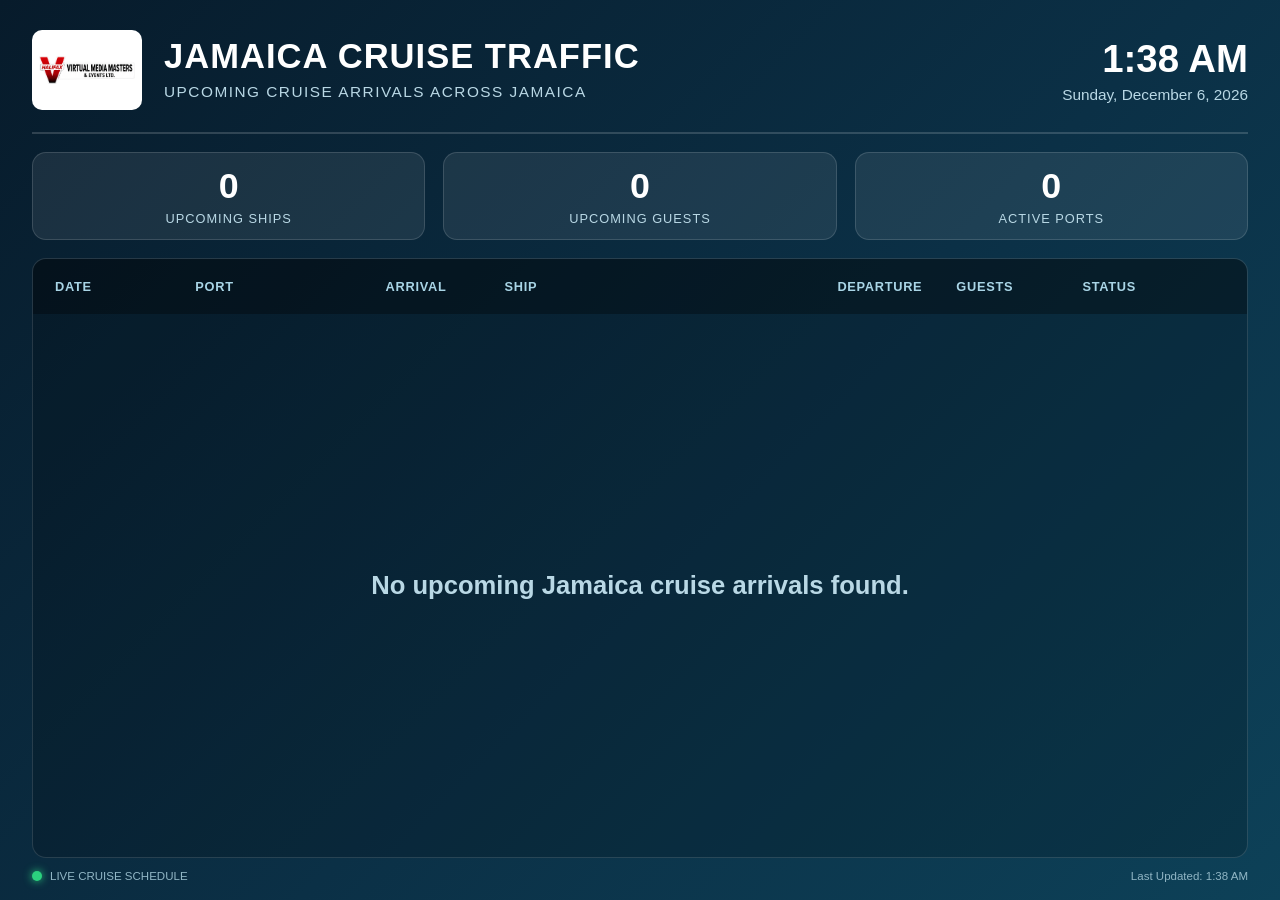
==== landscape.html @ 95ff34ba "Add landscape layout for Jamaica cruise dashboard" ====
<!DOCTYPE html>
<html lang="en">
<head>
<meta charset="UTF-8">
<meta name="viewport" content="width=device-width, initial-scale=1.0">

<title>Jamaica Cruise Traffic Dashboard - Landscape</title>

<style>
    * {
        box-sizing: border-box;
        margin: 0;
        padding: 0;
    }

    html, body {
        width: 100%;
        height: 100%;
        overflow: hidden;
        font-family: Arial, Helvetica, sans-serif;
        background:
            linear-gradient(
                135deg,
                #071b2b 0%,
                #0b3046 55%,
                #0d4158 100%
            );
        color: white;
    }

    body {
        display: flex;
        flex-direction: column;
        padding: 24px 32px 18px;
    }

    /* ==============================
       HEADER
    ============================== */

    .header {
        display: flex;
        align-items: center;
        justify-content: space-between;
        min-height: 110px;
        border-bottom: 2px solid rgba(255,255,255,0.16);
        padding-bottom: 16px;
    }

    .brand {
        display: flex;
        align-items: center;
        gap: 22px;
    }

    .logo {
        width: 110px;
        height: 80px;
        object-fit: contain;
        background: white;
        border-radius: 10px;
        padding: 7px;
    }

    .title-block h1 {
        font-size: clamp(28px, 2.7vw, 50px);
        font-weight: 800;
        letter-spacing: 1px;
        line-height: 1;
    }

    .title-block p {
        margin-top: 10px;
        color: #b9d8e5;
        font-size: clamp(14px, 1.2vw, 22px);
        letter-spacing: 1.5px;
        text-transform: uppercase;
    }

    .clock {
        text-align: right;
    }

    #time {
        font-size: clamp(30px, 3vw, 54px);
        font-weight: 800;
    }

    #date {
        margin-top: 5px;
        color: #b9d8e5;
        font-size: clamp(14px, 1.2vw, 21px);
    }

    /* ==============================
       SUMMARY CARDS
    ============================== */

    .summary {
        display: grid;
        grid-template-columns: repeat(3, 1fr);
        gap: 18px;
        padding: 18px 0;
    }

    .card {
        background: rgba(255,255,255,0.08);
        border: 1px solid rgba(255,255,255,0.14);
        border-radius: 14px;
        padding: 13px 20px;
        text-align: center;
    }

    .card .number {
        font-size: clamp(28px, 2.8vw, 48px);
        font-weight: 800;
        color: #ffffff;
    }

    .card .label {
        margin-top: 4px;
        color: #b9d8e5;
        font-size: clamp(12px, 1vw, 18px);
        text-transform: uppercase;
        letter-spacing: 1px;
    }

    /* ==============================
       TABLE
    ============================== */

    .board {
        flex: 1;
        min-height: 0;
        display: flex;
        flex-direction: column;
        background: rgba(0,0,0,0.17);
        border: 1px solid rgba(255,255,255,0.13);
        border-radius: 14px;
        overflow: hidden;
    }

    .table-header,
    .row {
        display: grid;
        grid-template-columns:
            0.9fr
            1.25fr
            0.75fr
            2.25fr
            0.75fr
            0.8fr
            1fr;
        align-items: center;
        column-gap: 12px;
    }

    .table-header {
        min-height: 55px;
        padding: 0 22px;
        background: rgba(0,0,0,0.32);
        color: #a9d5e6;
        font-size: clamp(12px, 1vw, 18px);
        font-weight: bold;
        text-transform: uppercase;
        letter-spacing: 0.7px;
    }

    #rows {
        flex: 1;
        min-height: 0;
        overflow: hidden;
    }

    .row {
        min-height: 62px;
        padding: 9px 22px;
        border-top: 1px solid rgba(255,255,255,0.09);
        font-size: clamp(14px, 1.2vw, 21px);
    }

    .row:nth-child(even) {
        background: rgba(255,255,255,0.035);
    }

    .ship {
        font-weight: 800;
        font-size: clamp(15px, 1.3vw, 23px);
    }

    .port {
        font-weight: 700;
        color: #9eddf1;
    }

    .guests {
        font-weight: 700;
    }

    .status {
        display: inline-block;
        width: fit-content;
        padding: 7px 13px;
        border-radius: 18px;
        font-size: clamp(11px, 0.9vw, 16px);
        font-weight: bold;
        text-transform: uppercase;
        white-space: nowrap;
    }

    .status-upcoming {
        background: #1976d2;
        color: white;
    }

    .status-today {
        background: #148b72;
        color: white;
    }

    .status-inport {
        background: #138a4a;
        color: white;
    }

    .empty {
        height: 100%;
        display: flex;
        align-items: center;
        justify-content: center;
        text-align: center;
        color: #b9d8e5;
        font-size: clamp(22px, 2vw, 36px);
        font-weight: bold;
    }

    /* ==============================
       FOOTER
    ============================== */

    .footer {
        display: flex;
        justify-content: space-between;
        align-items: center;
        padding-top: 12px;
        color: #91b6c5;
        font-size: clamp(11px, 0.9vw, 16px);
    }

    .live {
        display: flex;
        align-items: center;
        gap: 8px;
    }

    .dot {
        width: 10px;
        height: 10px;
        border-radius: 50%;
        background: #2bd17e;
        box-shadow: 0 0 8px #2bd17e;
    }

    @media (max-width: 1100px) {
        body {
            padding: 16px 20px 12px;
        }

        .logo {
            width: 85px;
            height: 65px;
        }

        .row {
            min-height: 52px;
        }
    }
</style>
</head>

<body>

<header class="header">

    <div class="brand">
        <img src="logo.png"
             class="logo"
             alt="Virtual Media Masters">

        <div class="title-block">
            <h1>JAMAICA CRUISE TRAFFIC</h1>
            <p>Upcoming Cruise Arrivals Across Jamaica</p>
        </div>
    </div>

    <div class="clock">
        <div id="time">--:--</div>
        <div id="date">Loading...</div>
    </div>

</header>


<section class="summary">

    <div class="card">
        <div class="number"
             id="shipCount">0</div>
        <div class="label">
            Upcoming Ships
        </div>
    </div>

    <div class="card">
        <div class="number"
             id="guestCount">0</div>
        <div class="label">
            Upcoming Guests
        </div>
    </div>

    <div class="card">
        <div class="number"
             id="portCount">0</div>
        <div class="label">
            Active Ports
        </div>
    </div>

</section>


<main class="board">

    <div class="table-header">
        <div>Date</div>
        <div>Port</div>
        <div>Arrival</div>
        <div>Ship</div>
        <div>Departure</div>
        <div>Guests</div>
        <div>Status</div>
    </div>

    <div id="rows">
        <div class="empty">
            Loading Jamaica cruise schedule...
        </div>
    </div>

</main>


<footer class="footer">

    <div class="live">
        <span class="dot"></span>
        <span>LIVE CRUISE SCHEDULE</span>
    </div>

    <div>
        Last Updated:
        <span id="lastUpdated">--</span>
    </div>

</footer>


<script>

/* ============================================================
   DATA
============================================================ */

const DATA_URL = "cruise-data.json";

const REFRESH_INTERVAL = 15 * 60 * 1000;


/* ============================================================
   SHIP CAPACITY
   Approximate passenger capacities used for dashboard totals.
============================================================ */

const SHIP_CAPACITY = {

    "Margaritaville At Sea Islander": 2680,
    "Carnival Horizon": 3960,

    "Carnival Celebration": 5374,
    "Carnival Sunrise": 2984,
    "Carnival Vista": 3934,
    "Carnival Magic": 3690,
    "Carnival Dream": 3646,
    "Carnival Breeze": 3690,

    "Harmony of the Seas": 5479,
    "Oasis of the Seas": 5592,
    "Symphony of the Seas": 5518,
    "Wonder of the Seas": 5734,
    "Icon of the Seas": 5610,
    "Adventure of the Seas": 3114,
    "Freedom of the Seas": 3634,
    "Independence of the Seas": 3634,
    "Liberty of the Seas": 3634,
    "Explorer of the Seas": 3114,
    "Grandeur of the Seas": 1992,

    "MSC Seascape": 4540,
    "MSC Seaside": 4134,
    "MSC Divina": 3502,
    "MSC Meraviglia": 4488,

    "Norwegian Escape": 4266,
    "Norwegian Encore": 3998,
    "Norwegian Joy": 3804,
    "Norwegian Breakaway": 3963,
    "Norwegian Getaway": 3963,

    "Disney Treasure": 4000,
    "Disney Fantasy": 4000,
    "Disney Dream": 4000
};


/* ============================================================
   JAMAICA TIME
============================================================ */

function getJamaicaNow() {

    const now = new Date();

    return new Date(
        now.toLocaleString(
            "en-US",
            {
                timeZone:
                    "America/Jamaica"
            }
        )
    );
}


function getJamaicaDateString() {

    const now = getJamaicaNow();

    const year =
        now.getFullYear();

    const month =
        String(
            now.getMonth() + 1
        ).padStart(2, "0");

    const day =
        String(
            now.getDate()
        ).padStart(2, "0");

    return `${year}-${month}-${day}`;
}


/* ============================================================
   CLOCK
============================================================ */

function updateClock() {

    const now = new Date();

    document.getElementById("time")
        .textContent =
        now.toLocaleTimeString(
            "en-US",
            {
                timeZone:
                    "America/Jamaica",
                hour: "numeric",
                minute: "2-digit",
                hour12: true
            }
        );

    document.getElementById("date")
        .textContent =
        now.toLocaleDateString(
            "en-US",
            {
                timeZone:
                    "America/Jamaica",
                weekday: "long",
                month: "long",
                day: "numeric",
                year: "numeric"
            }
        );
}


/* ============================================================
   FORMATTING
============================================================ */

function formatDate(dateString) {

    if (!dateString) {
        return "—";
    }

    const parts =
        dateString.split("-");

    if (parts.length !== 3) {
        return dateString;
    }

    const date =
        new Date(
            Number(parts[0]),
            Number(parts[1]) - 1,
            Number(parts[2])
        );

    return date.toLocaleDateString(
        "en-US",
        {
            month: "short",
            day: "numeric"
        }
    );
}


function formatNumber(value) {

    return Number(value || 0)
        .toLocaleString("en-US");
}


function getCapacity(shipName) {

    if (!shipName) {
        return 0;
    }

    if (SHIP_CAPACITY[shipName]) {
        return SHIP_CAPACITY[shipName];
    }

    const lower =
        shipName.toLowerCase();

    for (
        const [name, capacity]
        of Object.entries(SHIP_CAPACITY)
    ) {

        if (
            lower.includes(
                name.toLowerCase()
            ) ||
            name.toLowerCase()
                .includes(lower)
        ) {
            return capacity;
        }
    }

    return 0;
}


/* ============================================================
   STATUS
============================================================ */

function timeToMinutes(time) {

    if (
        !time ||
        time === "--:--"
    ) {
        return null;
    }

    const match =
        String(time).match(
            /(\d{1,2}):(\d{2})/
        );

    if (!match) {
        return null;
    }

    return (
        Number(match[1]) * 60 +
        Number(match[2])
    );
}


function getStatus(arrival) {

    const today =
        getJamaicaDateString();

    if (arrival.date > today) {

        return {
            text: "Upcoming",
            className:
                "status-upcoming"
        };
    }

    if (arrival.date < today) {

        return {
            text: "Completed",
            className:
                "status-upcoming"
        };
    }

    const now =
        getJamaicaNow();

    const currentMinutes =
        now.getHours() * 60 +
        now.getMinutes();

    const arrivalMinutes =
        timeToMinutes(
            arrival.arrivalTime
        );

    const departureMinutes =
        timeToMinutes(
            arrival.departureTime
        );

    if (
        arrivalMinutes !== null &&
        departureMinutes !== null &&
        currentMinutes >= arrivalMinutes &&
        currentMinutes <= departureMinutes
    ) {

        return {
            text: "In Port",
            className:
                "status-inport"
        };
    }

    return {
        text: "Today",
        className:
            "status-today"
    };
}


/* ============================================================
   BUILD FLAT ARRIVAL LIST
============================================================ */

function flattenData(data) {

    const arrivals = [];

    if (!Array.isArray(data)) {
        return arrivals;
    }

    data.forEach(port => {

        if (
            port.recordType !== "port"
        ) {
            return;
        }

        if (
            !Array.isArray(
                port.upcomingArrivals
            )
        ) {
            return;
        }

        port.upcomingArrivals.forEach(
            arrival => {

                arrivals.push({
                    ...arrival,
                    portName:
                        port.name
                });
            }
        );
    });

    return arrivals;
}


/* ============================================================
   RENDER
============================================================ */

function render(data) {

    const today =
        getJamaicaDateString();

    let arrivals =
        flattenData(data);

    /*
       Only today and future cruise calls.
    */

    arrivals =
        arrivals.filter(
            arrival =>
                arrival.date &&
                arrival.date >= today
        );

    arrivals.sort(
        (a, b) => {

            if (
                a.date !== b.date
            ) {
                return a.date.localeCompare(
                    b.date
                );
            }

            return String(
                a.arrivalTime
            ).localeCompare(
                String(
                    b.arrivalTime
                )
            );
        }
    );


    /* SUMMARY */

    const shipCount =
        arrivals.length;

    const activePorts =
        new Set(
            arrivals.map(
                arrival =>
                    arrival.portName
            )
        ).size;

    const guestCount =
        arrivals.reduce(
            (total, arrival) =>
                total +
                getCapacity(
                    arrival.shipName
                ),
            0
        );

    document.getElementById(
        "shipCount"
    ).textContent =
        formatNumber(shipCount);

    document.getElementById(
        "guestCount"
    ).textContent =
        formatNumber(guestCount);

    document.getElementById(
        "portCount"
    ).textContent =
        formatNumber(activePorts);


    /* ROWS */

    const rows =
        document.getElementById(
            "rows"
        );

    if (
        arrivals.length === 0
    ) {

        rows.innerHTML =
            `<div class="empty">
                No upcoming Jamaica cruise arrivals found.
             </div>`;

        return;
    }


    /*
       Landscape display:
       show up to 10 upcoming calls.
    */

    const displayArrivals =
        arrivals.slice(0, 10);


    rows.innerHTML =
        displayArrivals
            .map(arrival => {

                const capacity =
                    getCapacity(
                        arrival.shipName
                    );

                const status =
                    getStatus(arrival);

                return `
                    <div class="row">

                        <div>
                            ${formatDate(
                                arrival.date
                            )}
                        </div>

                        <div class="port">
                            ${arrival.portName}
                        </div>

                        <div>
                            ${arrival.arrivalTime || "—"}
                        </div>

                        <div class="ship">
                            ${arrival.shipName}
                        </div>

                        <div>
                            ${arrival.departureTime || "—"}
                        </div>

                        <div class="guests">
                            ${
                                capacity
                                ? formatNumber(
                                    capacity
                                  )
                                : "—"
                            }
                        </div>

                        <div>
                            <span class="
                                status
                                ${status.className}
                            ">
                                ${status.text}
                            </span>
                        </div>

                    </div>
                `;
            })
            .join("");
}


/* ============================================================
   LOAD DATA
============================================================ */

async function loadCruiseData() {

    try {

        const response =
            await fetch(
                `${DATA_URL}?t=${Date.now()}`,
                {
                    cache:
                        "no-store"
                }
            );

        if (!response.ok) {

            throw new Error(
                `HTTP ${response.status}`
            );
        }

        const data =
            await response.json();

        render(data);

        document.getElementById(
            "lastUpdated"
        ).textContent =
            new Date()
                .toLocaleTimeString(
                    "en-US",
                    {
                        timeZone:
                            "America/Jamaica",
                        hour:
                            "numeric",
                        minute:
                            "2-digit",
                        hour12:
                            true
                    }
                );

    }
    catch (error) {

        console.error(
            "Cruise data error:",
            error
        );

        document.getElementById(
            "rows"
        ).innerHTML =
            `<div class="empty">
                Cruise schedule temporarily unavailable.
             </div>`;
    }
}


/* ============================================================
   START
============================================================ */

updateClock();

setInterval(
    updateClock,
    30000
);

loadCruiseData();

setInterval(
    loadCruiseData,
    REFRESH_INTERVAL
);

</script>

</body>
</html>
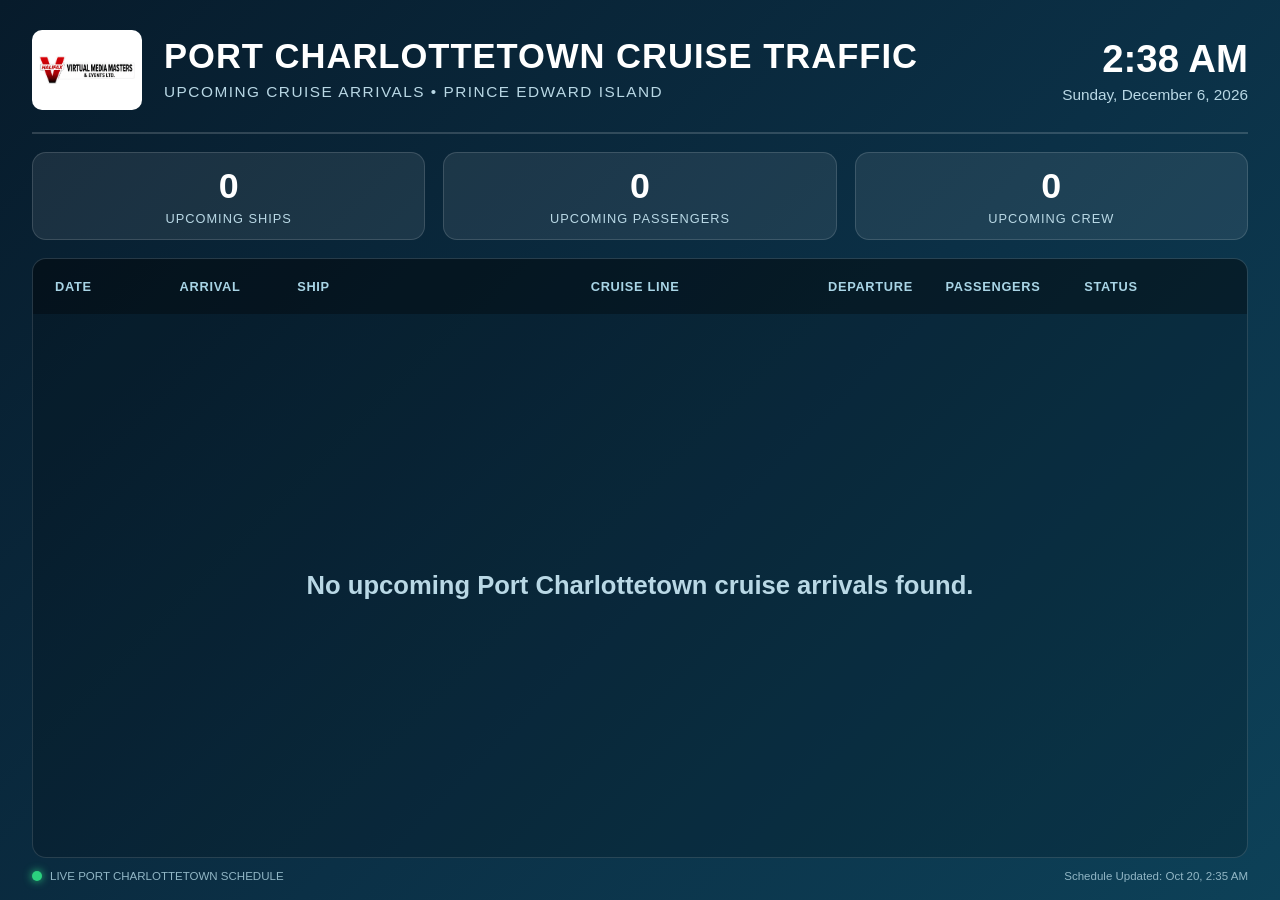
==== commit 3fbf9685: "Update title and content for Port Charlottetown" ====
--- a/landscape.html
+++ b/landscape.html
@@ -4,7 +4,7 @@
 <meta charset="UTF-8">
 <meta name="viewport" content="width=device-width, initial-scale=1.0">
 
-<title>Jamaica Cruise Traffic Dashboard - Landscape</title>
+<title>Port Charlottetown Cruise Schedule - Landscape</title>
 
 <style>
     * {
@@ -93,7 +93,7 @@
     }
 
     /* ==============================
-       SUMMARY CARDS
+       SUMMARY
     ============================== */
 
     .summary {
@@ -143,14 +143,16 @@
     .table-header,
     .row {
         display: grid;
+
         grid-template-columns:
+            0.8fr
+            0.75fr
+            2fr
+            1.6fr
+            0.75fr
             0.9fr
-            1.25fr
-            0.75fr
-            2.25fr
-            0.75fr
-            0.8fr
             1fr;
+
         align-items: center;
         column-gap: 12px;
     }
@@ -188,12 +190,12 @@
         font-size: clamp(15px, 1.3vw, 23px);
     }
 
-    .port {
+    .line {
         font-weight: 700;
         color: #9eddf1;
     }
 
-    .guests {
+    .passengers {
         font-weight: 700;
     }
 
@@ -208,18 +210,23 @@
         white-space: nowrap;
     }
 
-    .status-upcoming {
+    .status-ontime {
+        background: #138a4a;
+        color: white;
+    }
+
+    .status-change {
+        background: #d47b13;
+        color: white;
+    }
+
+    .status-inport {
         background: #1976d2;
         color: white;
     }
 
-    .status-today {
-        background: #148b72;
-        color: white;
-    }
-
-    .status-inport {
-        background: #138a4a;
+    .status-other {
+        background: #586977;
         color: white;
     }
 
@@ -262,6 +269,7 @@
     }
 
     @media (max-width: 1100px) {
+
         body {
             padding: 16px 20px 12px;
         }
@@ -283,19 +291,35 @@
 <header class="header">
 
     <div class="brand">
-        <img src="logo.png"
-             class="logo"
-             alt="Virtual Media Masters">
+
+        <img
+            src="logo.png"
+            class="logo"
+            alt="Virtual Media Masters"
+        >
 
         <div class="title-block">
-            <h1>JAMAICA CRUISE TRAFFIC</h1>
-            <p>Upcoming Cruise Arrivals Across Jamaica</p>
+
+            <h1>PORT CHARLOTTETOWN CRUISE TRAFFIC</h1>
+
+            <p>
+                Upcoming Cruise Arrivals • Prince Edward Island
+            </p>
+
         </div>
+
     </div>
 
     <div class="clock">
-        <div id="time">--:--</div>
-        <div id="date">Loading...</div>
+
+        <div id="time">
+            --:--
+        </div>
+
+        <div id="date">
+            Loading...
+        </div>
+
     </div>
 
 </header>
@@ -304,27 +328,50 @@
 <section class="summary">
 
     <div class="card">
-        <div class="number"
-             id="shipCount">0</div>
+
+        <div
+            class="number"
+            id="shipCount"
+        >
+            0
+        </div>
+
         <div class="label">
             Upcoming Ships
         </div>
+
     </div>
 
+
     <div class="card">
-        <div class="number"
-             id="guestCount">0</div>
+
+        <div
+            class="number"
+            id="passengerCount"
+        >
+            0
+        </div>
+
         <div class="label">
-            Upcoming Guests
+            Upcoming Passengers
         </div>
+
     </div>
 
+
     <div class="card">
-        <div class="number"
-             id="portCount">0</div>
+
+        <div
+            class="number"
+            id="crewCount"
+        >
+            0
+        </div>
+
         <div class="label">
-            Active Ports
+            Upcoming Crew
         </div>
+
     </div>
 
 </section>
@@ -333,19 +380,30 @@
 <main class="board">
 
     <div class="table-header">
+
         <div>Date</div>
-        <div>Port</div>
+
         <div>Arrival</div>
+
         <div>Ship</div>
+
+        <div>Cruise Line</div>
+
         <div>Departure</div>
-        <div>Guests</div>
+
+        <div>Passengers</div>
+
         <div>Status</div>
+
     </div>
 
+
     <div id="rows">
+
         <div class="empty">
-            Loading Jamaica cruise schedule...
+            Loading Port Charlottetown cruise schedule...
         </div>
+
     </div>
 
 </main>
@@ -354,13 +412,23 @@
 <footer class="footer">
 
     <div class="live">
+
         <span class="dot"></span>
-        <span>LIVE CRUISE SCHEDULE</span>
+
+        <span>
+            LIVE PORT CHARLOTTETOWN SCHEDULE
+        </span>
+
     </div>
 
     <div>
-        Last Updated:
-        <span id="lastUpdated">--</span>
+
+        Schedule Updated:
+
+        <span id="lastUpdated">
+            --
+        </span>
+
     </div>
 
 </footer>
@@ -369,98 +437,58 @@
 <script>
 
 /* ============================================================
-   DATA
+   SETTINGS
 ============================================================ */
 
-const DATA_URL = "cruise-data.json";
-
-const REFRESH_INTERVAL = 15 * 60 * 1000;
+const DATA_URL =
+    "cruise-data.json";
+
+const REFRESH_INTERVAL =
+    15 * 60 * 1000;
+
+const TIME_ZONE =
+    "America/Halifax";
 
 
 /* ============================================================
-   SHIP CAPACITY
-   Approximate passenger capacities used for dashboard totals.
+   CHARLOTTETOWN DATE
 ============================================================ */
 
-const SHIP_CAPACITY = {
-
-    "Margaritaville At Sea Islander": 2680,
-    "Carnival Horizon": 3960,
-
-    "Carnival Celebration": 5374,
-    "Carnival Sunrise": 2984,
-    "Carnival Vista": 3934,
-    "Carnival Magic": 3690,
-    "Carnival Dream": 3646,
-    "Carnival Breeze": 3690,
-
-    "Harmony of the Seas": 5479,
-    "Oasis of the Seas": 5592,
-    "Symphony of the Seas": 5518,
-    "Wonder of the Seas": 5734,
-    "Icon of the Seas": 5610,
-    "Adventure of the Seas": 3114,
-    "Freedom of the Seas": 3634,
-    "Independence of the Seas": 3634,
-    "Liberty of the Seas": 3634,
-    "Explorer of the Seas": 3114,
-    "Grandeur of the Seas": 1992,
-
-    "MSC Seascape": 4540,
-    "MSC Seaside": 4134,
-    "MSC Divina": 3502,
-    "MSC Meraviglia": 4488,
-
-    "Norwegian Escape": 4266,
-    "Norwegian Encore": 3998,
-    "Norwegian Joy": 3804,
-    "Norwegian Breakaway": 3963,
-    "Norwegian Getaway": 3963,
-
-    "Disney Treasure": 4000,
-    "Disney Fantasy": 4000,
-    "Disney Dream": 4000
-};
-
-
-/* ============================================================
-   JAMAICA TIME
-============================================================ */
-
-function getJamaicaNow() {
-
-    const now = new Date();
-
-    return new Date(
-        now.toLocaleString(
-            "en-US",
+function getCharlottetownDateString() {
+
+    const parts =
+        new Intl.DateTimeFormat(
+            "en-CA",
             {
-                timeZone:
-                    "America/Jamaica"
+                timeZone: TIME_ZONE,
+                year: "numeric",
+                month: "2-digit",
+                day: "2-digit"
             }
-        )
+        ).formatToParts(
+            new Date()
+        );
+
+    const values = {};
+
+    parts.forEach(part => {
+
+        if (
+            part.type !== "literal"
+        ) {
+            values[part.type] =
+                part.value;
+        }
+
+    });
+
+    return (
+        values.year +
+        "-" +
+        values.month +
+        "-" +
+        values.day
     );
-}
-
-
-function getJamaicaDateString() {
-
-    const now = getJamaicaNow();
-
-    const year =
-        now.getFullYear();
-
-    const month =
-        String(
-            now.getMonth() + 1
-        ).padStart(2, "0");
-
-    const day =
-        String(
-            now.getDate()
-        ).padStart(2, "0");
-
-    return `${year}-${month}-${day}`;
 }
 
 
@@ -470,28 +498,29 @@
 
 function updateClock() {
 
-    const now = new Date();
-
-    document.getElementById("time")
-        .textContent =
+    const now =
+        new Date();
+
+    document.getElementById(
+        "time"
+    ).textContent =
         now.toLocaleTimeString(
             "en-US",
             {
-                timeZone:
-                    "America/Jamaica",
+                timeZone: TIME_ZONE,
                 hour: "numeric",
                 minute: "2-digit",
                 hour12: true
             }
         );
 
-    document.getElementById("date")
-        .textContent =
+    document.getElementById(
+        "date"
+    ).textContent =
         now.toLocaleDateString(
             "en-US",
             {
-                timeZone:
-                    "America/Jamaica",
+                timeZone: TIME_ZONE,
                 weekday: "long",
                 month: "long",
                 day: "numeric",
@@ -505,7 +534,9 @@
    FORMATTING
 ============================================================ */
 
-function formatDate(dateString) {
+function formatDate(
+    dateString
+) {
 
     if (!dateString) {
         return "—";
@@ -514,7 +545,9 @@
     const parts =
         dateString.split("-");
 
-    if (parts.length !== 3) {
+    if (
+        parts.length !== 3
+    ) {
         return dateString;
     }
 
@@ -535,51 +568,75 @@
 }
 
 
-function formatNumber(value) {
-
-    return Number(value || 0)
-        .toLocaleString("en-US");
+function formatNumber(
+    value
+) {
+
+    return Number(
+        value || 0
+    ).toLocaleString(
+        "en-US"
+    );
 }
 
 
-function getCapacity(shipName) {
-
-    if (!shipName) {
-        return 0;
-    }
-
-    if (SHIP_CAPACITY[shipName]) {
-        return SHIP_CAPACITY[shipName];
-    }
-
-    const lower =
-        shipName.toLowerCase();
-
-    for (
-        const [name, capacity]
-        of Object.entries(SHIP_CAPACITY)
+function formatTime(
+    time
+) {
+
+    if (
+        !time ||
+        time === "--:--"
     ) {
-
-        if (
-            lower.includes(
-                name.toLowerCase()
-            ) ||
-            name.toLowerCase()
-                .includes(lower)
-        ) {
-            return capacity;
-        }
-    }
-
-    return 0;
+        return "—";
+    }
+
+    const match =
+        String(time).match(
+            /^(\d{1,2}):(\d{2})$/
+        );
+
+    if (!match) {
+        return time;
+    }
+
+    let hour =
+        Number(match[1]);
+
+    const minute =
+        match[2];
+
+    const period =
+        hour >= 12
+            ? "PM"
+            : "AM";
+
+    hour =
+        hour % 12;
+
+    if (
+        hour === 0
+    ) {
+        hour = 12;
+    }
+
+    return (
+        hour +
+        ":" +
+        minute +
+        " " +
+        period
+    );
 }
 
 
 /* ============================================================
-   STATUS
+   TIME
 ============================================================ */
 
-function timeToMinutes(time) {
+function timeToMinutes(
+    time
+) {
 
     if (
         !time ||
@@ -604,107 +661,202 @@
 }
 
 
-function getStatus(arrival) {
+function getCharlottetownMinutes() {
+
+    const parts =
+        new Intl.DateTimeFormat(
+            "en-US",
+            {
+                timeZone: TIME_ZONE,
+                hour: "2-digit",
+                minute: "2-digit",
+                hourCycle: "h23"
+            }
+        ).formatToParts(
+            new Date()
+        );
+
+    let hour = 0;
+    let minute = 0;
+
+    parts.forEach(part => {
+
+        if (
+            part.type === "hour"
+        ) {
+            hour =
+                Number(part.value);
+        }
+
+        if (
+            part.type === "minute"
+        ) {
+            minute =
+                Number(part.value);
+        }
+
+    });
+
+    return (
+        hour * 60 +
+        minute
+    );
+}
+
+
+/* ============================================================
+   STATUS
+============================================================ */
+
+function getStatus(
+    arrival
+) {
 
     const today =
-        getJamaicaDateString();
-
-    if (arrival.date > today) {
+        getCharlottetownDateString();
+
+    /*
+       If the ship is physically in port,
+       show IN PORT regardless of the
+       website's schedule status.
+    */
+
+    if (
+        arrival.date === today
+    ) {
+
+        const nowMinutes =
+            getCharlottetownMinutes();
+
+        const arrivalMinutes =
+            timeToMinutes(
+                arrival.arrivalTime
+            );
+
+        const departureMinutes =
+            timeToMinutes(
+                arrival.departureTime
+            );
+
+        if (
+            arrivalMinutes !== null &&
+            departureMinutes !== null &&
+            nowMinutes >= arrivalMinutes &&
+            nowMinutes <= departureMinutes
+        ) {
+
+            return {
+                text: "In Port",
+                className:
+                    "status-inport"
+            };
+        }
+    }
+
+    /*
+       Otherwise display the status
+       supplied by Port Charlottetown.
+    */
+
+    const sourceStatus =
+        String(
+            arrival.status || ""
+        ).trim();
+
+    const lower =
+        sourceStatus.toLowerCase();
+
+    if (
+        lower === "on time"
+    ) {
 
         return {
-            text: "Upcoming",
+            text: "On Time",
             className:
-                "status-upcoming"
+                "status-ontime"
         };
     }
 
-    if (arrival.date < today) {
+    if (
+        lower.includes(
+            "time change"
+        )
+    ) {
 
         return {
-            text: "Completed",
+            text: sourceStatus,
             className:
-                "status-upcoming"
+                "status-change"
         };
     }
 
-    const now =
-        getJamaicaNow();
-
-    const currentMinutes =
-        now.getHours() * 60 +
-        now.getMinutes();
-
-    const arrivalMinutes =
-        timeToMinutes(
-            arrival.arrivalTime
-        );
-
-    const departureMinutes =
-        timeToMinutes(
-            arrival.departureTime
-        );
-
-    if (
-        arrivalMinutes !== null &&
-        departureMinutes !== null &&
-        currentMinutes >= arrivalMinutes &&
-        currentMinutes <= departureMinutes
-    ) {
+    if (sourceStatus) {
 
         return {
-            text: "In Port",
+            text: sourceStatus,
             className:
-                "status-inport"
+                "status-other"
         };
     }
 
     return {
-        text: "Today",
+        text: "Scheduled",
         className:
-            "status-today"
+            "status-other"
     };
 }
 
 
 /* ============================================================
-   BUILD FLAT ARRIVAL LIST
+   FLATTEN DATA
 ============================================================ */
 
-function flattenData(data) {
+function flattenData(
+    data
+) {
 
     const arrivals = [];
 
-    if (!Array.isArray(data)) {
+    if (
+        !Array.isArray(data)
+    ) {
         return arrivals;
     }
 
-    data.forEach(port => {
-
-        if (
-            port.recordType !== "port"
-        ) {
-            return;
+    data.forEach(
+        port => {
+
+            if (
+                port.recordType !==
+                "port"
+            ) {
+                return;
+            }
+
+            if (
+                !Array.isArray(
+                    port.upcomingArrivals
+                )
+            ) {
+                return;
+            }
+
+            port.upcomingArrivals
+                .forEach(
+                    arrival => {
+
+                        arrivals.push({
+                            ...arrival,
+                            portName:
+                                port.name,
+                            scrapedAt:
+                                port.scrapedAt
+                        });
+
+                    }
+                );
         }
-
-        if (
-            !Array.isArray(
-                port.upcomingArrivals
-            )
-        ) {
-            return;
-        }
-
-        port.upcomingArrivals.forEach(
-            arrival => {
-
-                arrivals.push({
-                    ...arrival,
-                    portName:
-                        port.name
-                });
-            }
-        );
-    });
+    );
 
     return arrivals;
 }
@@ -714,16 +866,21 @@
    RENDER
 ============================================================ */
 
-function render(data) {
+function render(
+    data
+) {
 
     const today =
-        getJamaicaDateString();
+        getCharlottetownDateString();
 
     let arrivals =
-        flattenData(data);
+        flattenData(
+            data
+        );
+
 
     /*
-       Only today and future cruise calls.
+       Today and future only
     */
 
     arrivals =
@@ -733,14 +890,22 @@
                 arrival.date >= today
         );
 
+
+    /*
+       Sort chronologically
+    */
+
     arrivals.sort(
         (a, b) => {
 
             if (
                 a.date !== b.date
             ) {
-                return a.date.localeCompare(
-                    b.date
+
+                return (
+                    a.date.localeCompare(
+                        b.date
+                    )
                 );
             }
 
@@ -755,59 +920,123 @@
     );
 
 
-    /* SUMMARY */
+    /* ========================================================
+       SUMMARY
+    ======================================================== */
 
     const shipCount =
         arrivals.length;
 
-    const activePorts =
-        new Set(
-            arrivals.map(
-                arrival =>
-                    arrival.portName
-            )
-        ).size;
-
-    const guestCount =
+
+    const passengerCount =
         arrivals.reduce(
-            (total, arrival) =>
+            (
+                total,
+                arrival
+            ) =>
                 total +
-                getCapacity(
-                    arrival.shipName
+                Number(
+                    arrival.passengers ||
+                    0
                 ),
             0
         );
+
+
+    const crewCount =
+        arrivals.reduce(
+            (
+                total,
+                arrival
+            ) =>
+                total +
+                Number(
+                    arrival.crew ||
+                    0
+                ),
+            0
+        );
+
 
     document.getElementById(
         "shipCount"
     ).textContent =
-        formatNumber(shipCount);
+        formatNumber(
+            shipCount
+        );
+
 
     document.getElementById(
-        "guestCount"
+        "passengerCount"
     ).textContent =
-        formatNumber(guestCount);
+        formatNumber(
+            passengerCount
+        );
+
 
     document.getElementById(
-        "portCount"
+        "crewCount"
     ).textContent =
-        formatNumber(activePorts);
-
-
-    /* ROWS */
+        formatNumber(
+            crewCount
+        );
+
+
+    /* ========================================================
+       LAST SCHEDULE UPDATE
+    ======================================================== */
+
+    if (
+        Array.isArray(data) &&
+        data.length &&
+        data[0].scrapedAt
+    ) {
+
+        const updated =
+            new Date(
+                data[0].scrapedAt
+            );
+
+        document.getElementById(
+            "lastUpdated"
+        ).textContent =
+            updated.toLocaleString(
+                "en-US",
+                {
+                    timeZone:
+                        TIME_ZONE,
+                    month:
+                        "short",
+                    day:
+                        "numeric",
+                    hour:
+                        "numeric",
+                    minute:
+                        "2-digit",
+                    hour12:
+                        true
+                }
+            );
+    }
+
+
+    /* ========================================================
+       ROWS
+    ======================================================== */
 
     const rows =
         document.getElementById(
             "rows"
         );
 
+
     if (
         arrivals.length === 0
     ) {
 
         rows.innerHTML =
             `<div class="empty">
-                No upcoming Jamaica cruise arrivals found.
+                No upcoming Port Charlottetown cruise arrivals found.
              </div>`;
 
         return;
@@ -815,73 +1044,78 @@
 
 
     /*
-       Landscape display:
-       show up to 10 upcoming calls.
+       Keep maximum of 10 calls
+       so the landscape screen
+       does not scroll.
     */
 
     const displayArrivals =
-        arrivals.slice(0, 10);
+        arrivals.slice(
+            0,
+            10
+        );
 
 
     rows.innerHTML =
         displayArrivals
-            .map(arrival => {
-
-                const capacity =
-                    getCapacity(
-                        arrival.shipName
-                    );
-
-                const status =
-                    getStatus(arrival);
-
-                return `
-                    <div class="row">
-
-                        <div>
-                            ${formatDate(
-                                arrival.date
-                            )}
+            .map(
+                arrival => {
+
+                    const status =
+                        getStatus(
+                            arrival
+                        );
+
+                    return `
+                        <div class="row">
+
+                            <div>
+                                ${formatDate(
+                                    arrival.date
+                                )}
+                            </div>
+
+                            <div>
+                                ${formatTime(
+                                    arrival.arrivalTime
+                                )}
+                            </div>
+
+                            <div class="ship">
+                                ${arrival.shipName || "—"}
+                            </div>
+
+                            <div class="line">
+                                ${arrival.cruiseLine || "—"}
+                            </div>
+
+                            <div>
+                                ${formatTime(
+                                    arrival.departureTime
+                                )}
+                            </div>
+
+                            <div class="passengers">
+                                ${formatNumber(
+                                    arrival.passengers
+                                )}
+                            </div>
+
+                            <div>
+
+                                <span class="
+                                    status
+                                    ${status.className}
+                                ">
+                                    ${status.text}
+                                </span>
+
+                            </div>
+
                         </div>
-
-                        <div class="port">
-                            ${arrival.portName}
-                        </div>
-
-                        <div>
-                            ${arrival.arrivalTime || "—"}
-                        </div>
-
-                        <div class="ship">
-                            ${arrival.shipName}
-                        </div>
-
-                        <div>
-                            ${arrival.departureTime || "—"}
-                        </div>
-
-                        <div class="guests">
-                            ${
-                                capacity
-                                ? formatNumber(
-                                    capacity
-                                  )
-                                : "—"
-                            }
-                        </div>
-
-                        <div>
-                            <span class="
-                                status
-                                ${status.className}
-                            ">
-                                ${status.text}
-                            </span>
-                        </div>
-
-                    </div>
-                `;
-            })
+                    `;
+                }
+            )
             .join("");
 }
 
@@ -903,38 +1137,30 @@
                 }
             );
 
-        if (!response.ok) {
+
+        if (
+            !response.ok
+        ) {
 
             throw new Error(
                 `HTTP ${response.status}`
             );
         }
 
+
         const data =
             await response.json();
 
-        render(data);
-
-        document.getElementById(
-            "lastUpdated"
-        ).textContent =
-            new Date()
-                .toLocaleTimeString(
-                    "en-US",
-                    {
-                        timeZone:
-                            "America/Jamaica",
-                        hour:
-                            "numeric",
-                        minute:
-                            "2-digit",
-                        hour12:
-                            true
-                    }
-                );
-
-    }
-    catch (error) {
+
+        render(
+            data
+        );
+
+    }
+
+    catch (
+        error
+    ) {
 
         console.error(
             "Cruise data error:",
@@ -962,6 +1188,7 @@
     30000
 );
 
+
 loadCruiseData();
 
 setInterval(
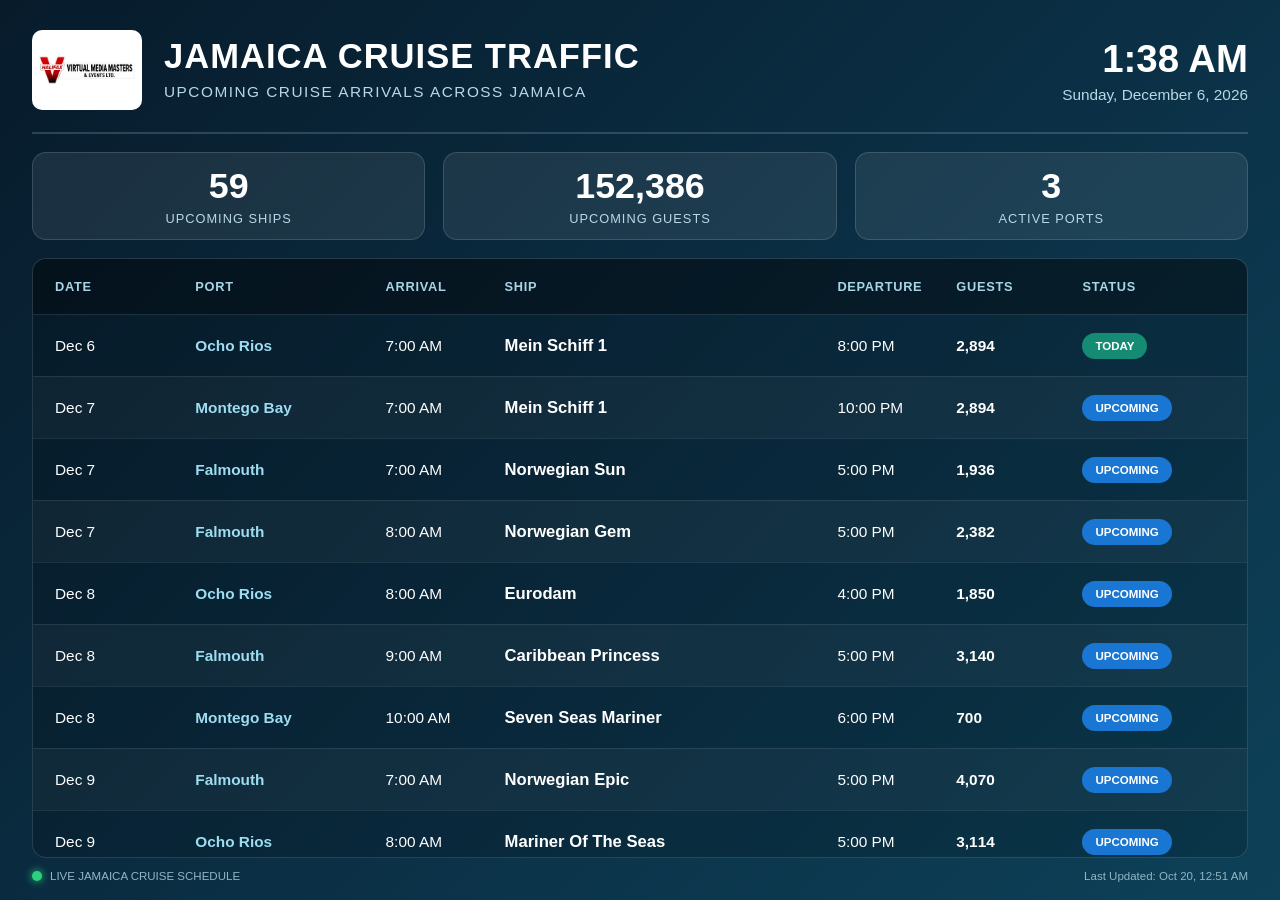
==== commit 2f52ef9c: "Update cruise schedule from Port Charlottetown to Jamaica" ====
--- a/landscape.html
+++ b/landscape.html
@@ -4,285 +4,264 @@
 <meta charset="UTF-8">
 <meta name="viewport" content="width=device-width, initial-scale=1.0">
 
-<title>Port Charlottetown Cruise Schedule - Landscape</title>
+<title>Jamaica Cruise Traffic Dashboard - Landscape</title>
 
 <style>
-    * {
-        box-sizing: border-box;
-        margin: 0;
-        padding: 0;
-    }
-
-    html, body {
-        width: 100%;
-        height: 100%;
-        overflow: hidden;
-        font-family: Arial, Helvetica, sans-serif;
-        background:
-            linear-gradient(
-                135deg,
-                #071b2b 0%,
-                #0b3046 55%,
-                #0d4158 100%
-            );
-        color: white;
-    }
-
+* {
+    box-sizing: border-box;
+    margin: 0;
+    padding: 0;
+}
+
+html, body {
+    width: 100%;
+    height: 100%;
+    overflow: hidden;
+    font-family: Arial, Helvetica, sans-serif;
+    background: linear-gradient(
+        135deg,
+        #071b2b 0%,
+        #0b3046 55%,
+        #0d4158 100%
+    );
+    color: white;
+}
+
+body {
+    display: flex;
+    flex-direction: column;
+    padding: 24px 32px 18px;
+}
+
+/* HEADER */
+
+.header {
+    display: flex;
+    align-items: center;
+    justify-content: space-between;
+    min-height: 110px;
+    border-bottom: 2px solid rgba(255,255,255,0.16);
+    padding-bottom: 16px;
+}
+
+.brand {
+    display: flex;
+    align-items: center;
+    gap: 22px;
+}
+
+.logo {
+    width: 110px;
+    height: 80px;
+    object-fit: contain;
+    background: white;
+    border-radius: 10px;
+    padding: 7px;
+}
+
+.title-block h1 {
+    font-size: clamp(28px, 2.7vw, 50px);
+    font-weight: 800;
+    letter-spacing: 1px;
+    line-height: 1;
+}
+
+.title-block p {
+    margin-top: 10px;
+    color: #b9d8e5;
+    font-size: clamp(14px, 1.2vw, 22px);
+    letter-spacing: 1.5px;
+    text-transform: uppercase;
+}
+
+.clock {
+    text-align: right;
+}
+
+#time {
+    font-size: clamp(30px, 3vw, 54px);
+    font-weight: 800;
+}
+
+#date {
+    margin-top: 5px;
+    color: #b9d8e5;
+    font-size: clamp(14px, 1.2vw, 21px);
+}
+
+/* SUMMARY */
+
+.summary {
+    display: grid;
+    grid-template-columns: repeat(3, 1fr);
+    gap: 18px;
+    padding: 18px 0;
+}
+
+.card {
+    background: rgba(255,255,255,0.08);
+    border: 1px solid rgba(255,255,255,0.14);
+    border-radius: 14px;
+    padding: 13px 20px;
+    text-align: center;
+}
+
+.card .number {
+    font-size: clamp(28px, 2.8vw, 48px);
+    font-weight: 800;
+}
+
+.card .label {
+    margin-top: 4px;
+    color: #b9d8e5;
+    font-size: clamp(12px, 1vw, 18px);
+    text-transform: uppercase;
+    letter-spacing: 1px;
+}
+
+/* TABLE */
+
+.board {
+    flex: 1;
+    min-height: 0;
+    display: flex;
+    flex-direction: column;
+    background: rgba(0,0,0,0.17);
+    border: 1px solid rgba(255,255,255,0.13);
+    border-radius: 14px;
+    overflow: hidden;
+}
+
+.table-header,
+.row {
+    display: grid;
+    grid-template-columns:
+        0.9fr
+        1.25fr
+        0.75fr
+        2.25fr
+        0.75fr
+        0.8fr
+        1fr;
+    align-items: center;
+    column-gap: 12px;
+}
+
+.table-header {
+    min-height: 55px;
+    padding: 0 22px;
+    background: rgba(0,0,0,0.32);
+    color: #a9d5e6;
+    font-size: clamp(12px, 1vw, 18px);
+    font-weight: bold;
+    text-transform: uppercase;
+    letter-spacing: 0.7px;
+}
+
+#rows {
+    flex: 1;
+    min-height: 0;
+    overflow: hidden;
+}
+
+.row {
+    min-height: 62px;
+    padding: 9px 22px;
+    border-top: 1px solid rgba(255,255,255,0.09);
+    font-size: clamp(14px, 1.2vw, 21px);
+}
+
+.row:nth-child(even) {
+    background: rgba(255,255,255,0.035);
+}
+
+.ship {
+    font-weight: 800;
+    font-size: clamp(15px, 1.3vw, 23px);
+}
+
+.port {
+    font-weight: 700;
+    color: #9eddf1;
+}
+
+.guests {
+    font-weight: 700;
+}
+
+.status {
+    display: inline-block;
+    width: fit-content;
+    padding: 7px 13px;
+    border-radius: 18px;
+    font-size: clamp(11px, 0.9vw, 16px);
+    font-weight: bold;
+    text-transform: uppercase;
+    white-space: nowrap;
+}
+
+.status-upcoming {
+    background: #1976d2;
+}
+
+.status-today {
+    background: #148b72;
+}
+
+.status-inport {
+    background: #138a4a;
+}
+
+.empty {
+    height: 100%;
+    display: flex;
+    align-items: center;
+    justify-content: center;
+    text-align: center;
+    color: #b9d8e5;
+    font-size: clamp(22px, 2vw, 36px);
+    font-weight: bold;
+}
+
+/* FOOTER */
+
+.footer {
+    display: flex;
+    justify-content: space-between;
+    align-items: center;
+    padding-top: 12px;
+    color: #91b6c5;
+    font-size: clamp(11px, 0.9vw, 16px);
+}
+
+.live {
+    display: flex;
+    align-items: center;
+    gap: 8px;
+}
+
+.dot {
+    width: 10px;
+    height: 10px;
+    border-radius: 50%;
+    background: #2bd17e;
+    box-shadow: 0 0 8px #2bd17e;
+}
+
+@media (max-width: 1100px) {
     body {
-        display: flex;
-        flex-direction: column;
-        padding: 24px 32px 18px;
-    }
-
-    /* ==============================
-       HEADER
-    ============================== */
-
-    .header {
-        display: flex;
-        align-items: center;
-        justify-content: space-between;
-        min-height: 110px;
-        border-bottom: 2px solid rgba(255,255,255,0.16);
-        padding-bottom: 16px;
-    }
-
-    .brand {
-        display: flex;
-        align-items: center;
-        gap: 22px;
+        padding: 16px 20px 12px;
     }
 
     .logo {
-        width: 110px;
-        height: 80px;
-        object-fit: contain;
-        background: white;
-        border-radius: 10px;
-        padding: 7px;
-    }
-
-    .title-block h1 {
-        font-size: clamp(28px, 2.7vw, 50px);
-        font-weight: 800;
-        letter-spacing: 1px;
-        line-height: 1;
-    }
-
-    .title-block p {
-        margin-top: 10px;
-        color: #b9d8e5;
-        font-size: clamp(14px, 1.2vw, 22px);
-        letter-spacing: 1.5px;
-        text-transform: uppercase;
-    }
-
-    .clock {
-        text-align: right;
-    }
-
-    #time {
-        font-size: clamp(30px, 3vw, 54px);
-        font-weight: 800;
-    }
-
-    #date {
-        margin-top: 5px;
-        color: #b9d8e5;
-        font-size: clamp(14px, 1.2vw, 21px);
-    }
-
-    /* ==============================
-       SUMMARY
-    ============================== */
-
-    .summary {
-        display: grid;
-        grid-template-columns: repeat(3, 1fr);
-        gap: 18px;
-        padding: 18px 0;
-    }
-
-    .card {
-        background: rgba(255,255,255,0.08);
-        border: 1px solid rgba(255,255,255,0.14);
-        border-radius: 14px;
-        padding: 13px 20px;
-        text-align: center;
-    }
-
-    .card .number {
-        font-size: clamp(28px, 2.8vw, 48px);
-        font-weight: 800;
-        color: #ffffff;
-    }
-
-    .card .label {
-        margin-top: 4px;
-        color: #b9d8e5;
-        font-size: clamp(12px, 1vw, 18px);
-        text-transform: uppercase;
-        letter-spacing: 1px;
-    }
-
-    /* ==============================
-       TABLE
-    ============================== */
-
-    .board {
-        flex: 1;
-        min-height: 0;
-        display: flex;
-        flex-direction: column;
-        background: rgba(0,0,0,0.17);
-        border: 1px solid rgba(255,255,255,0.13);
-        border-radius: 14px;
-        overflow: hidden;
-    }
-
-    .table-header,
+        width: 85px;
+        height: 65px;
+    }
+
     .row {
-        display: grid;
-
-        grid-template-columns:
-            0.8fr
-            0.75fr
-            2fr
-            1.6fr
-            0.75fr
-            0.9fr
-            1fr;
-
-        align-items: center;
-        column-gap: 12px;
-    }
-
-    .table-header {
-        min-height: 55px;
-        padding: 0 22px;
-        background: rgba(0,0,0,0.32);
-        color: #a9d5e6;
-        font-size: clamp(12px, 1vw, 18px);
-        font-weight: bold;
-        text-transform: uppercase;
-        letter-spacing: 0.7px;
-    }
-
-    #rows {
-        flex: 1;
-        min-height: 0;
-        overflow: hidden;
-    }
-
-    .row {
-        min-height: 62px;
-        padding: 9px 22px;
-        border-top: 1px solid rgba(255,255,255,0.09);
-        font-size: clamp(14px, 1.2vw, 21px);
-    }
-
-    .row:nth-child(even) {
-        background: rgba(255,255,255,0.035);
-    }
-
-    .ship {
-        font-weight: 800;
-        font-size: clamp(15px, 1.3vw, 23px);
-    }
-
-    .line {
-        font-weight: 700;
-        color: #9eddf1;
-    }
-
-    .passengers {
-        font-weight: 700;
-    }
-
-    .status {
-        display: inline-block;
-        width: fit-content;
-        padding: 7px 13px;
-        border-radius: 18px;
-        font-size: clamp(11px, 0.9vw, 16px);
-        font-weight: bold;
-        text-transform: uppercase;
-        white-space: nowrap;
-    }
-
-    .status-ontime {
-        background: #138a4a;
-        color: white;
-    }
-
-    .status-change {
-        background: #d47b13;
-        color: white;
-    }
-
-    .status-inport {
-        background: #1976d2;
-        color: white;
-    }
-
-    .status-other {
-        background: #586977;
-        color: white;
-    }
-
-    .empty {
-        height: 100%;
-        display: flex;
-        align-items: center;
-        justify-content: center;
-        text-align: center;
-        color: #b9d8e5;
-        font-size: clamp(22px, 2vw, 36px);
-        font-weight: bold;
-    }
-
-    /* ==============================
-       FOOTER
-    ============================== */
-
-    .footer {
-        display: flex;
-        justify-content: space-between;
-        align-items: center;
-        padding-top: 12px;
-        color: #91b6c5;
-        font-size: clamp(11px, 0.9vw, 16px);
-    }
-
-    .live {
-        display: flex;
-        align-items: center;
-        gap: 8px;
-    }
-
-    .dot {
-        width: 10px;
-        height: 10px;
-        border-radius: 50%;
-        background: #2bd17e;
-        box-shadow: 0 0 8px #2bd17e;
-    }
-
-    @media (max-width: 1100px) {
-
-        body {
-            padding: 16px 20px 12px;
-        }
-
-        .logo {
-            width: 85px;
-            height: 65px;
-        }
-
-        .row {
-            min-height: 52px;
-        }
-    }
+        min-height: 52px;
+    }
+}
 </style>
 </head>
 
@@ -299,162 +278,92 @@
         >
 
         <div class="title-block">
-
-            <h1>PORT CHARLOTTETOWN CRUISE TRAFFIC</h1>
-
-            <p>
-                Upcoming Cruise Arrivals • Prince Edward Island
-            </p>
-
+            <h1>JAMAICA CRUISE TRAFFIC</h1>
+            <p>Upcoming Cruise Arrivals Across Jamaica</p>
         </div>
 
     </div>
 
     <div class="clock">
-
-        <div id="time">
-            --:--
+        <div id="time">--:--</div>
+        <div id="date">Loading...</div>
+    </div>
+
+</header>
+
+
+<section class="summary">
+
+    <div class="card">
+        <div class="number" id="shipCount">0</div>
+        <div class="label">Upcoming Ships</div>
+    </div>
+
+    <div class="card">
+        <div class="number" id="guestCount">0</div>
+        <div class="label">Upcoming Guests</div>
+    </div>
+
+    <div class="card">
+        <div class="number" id="portCount">0</div>
+        <div class="label">Active Ports</div>
+    </div>
+
+</section>
+
+
+<main class="board">
+
+    <div class="table-header">
+        <div>Date</div>
+        <div>Port</div>
+        <div>Arrival</div>
+        <div>Ship</div>
+        <div>Departure</div>
+        <div>Guests</div>
+        <div>Status</div>
+    </div>
+
+    <div id="rows">
+        <div class="empty">
+            Loading Jamaica cruise schedule...
         </div>
-
-        <div id="date">
-            Loading...
-        </div>
-
     </div>
 
-</header>
-
-
-<section class="summary">
-
-    <div class="card">
-
-        <div
-            class="number"
-            id="shipCount"
-        >
-            0
-        </div>
-
-        <div class="label">
-            Upcoming Ships
-        </div>
-
+</main>
+
+
+<footer class="footer">
+
+    <div class="live">
+        <span class="dot"></span>
+        <span>LIVE JAMAICA CRUISE SCHEDULE</span>
     </div>
 
-
-    <div class="card">
-
-        <div
-            class="number"
-            id="passengerCount"
-        >
-            0
-        </div>
-
-        <div class="label">
-            Upcoming Passengers
-        </div>
-
+    <div>
+        Last Updated:
+        <span id="lastUpdated">--</span>
     </div>
 
-
-    <div class="card">
-
-        <div
-            class="number"
-            id="crewCount"
-        >
-            0
-        </div>
-
-        <div class="label">
-            Upcoming Crew
-        </div>
-
-    </div>
-
-</section>
-
-
-<main class="board">
-
-    <div class="table-header">
-
-        <div>Date</div>
-
-        <div>Arrival</div>
-
-        <div>Ship</div>
-
-        <div>Cruise Line</div>
-
-        <div>Departure</div>
-
-        <div>Passengers</div>
-
-        <div>Status</div>
-
-    </div>
-
-
-    <div id="rows">
-
-        <div class="empty">
-            Loading Port Charlottetown cruise schedule...
-        </div>
-
-    </div>
-
-</main>
-
-
-<footer class="footer">
-
-    <div class="live">
-
-        <span class="dot"></span>
-
-        <span>
-            LIVE PORT CHARLOTTETOWN SCHEDULE
-        </span>
-
-    </div>
-
-    <div>
-
-        Schedule Updated:
-
-        <span id="lastUpdated">
-            --
-        </span>
-
-    </div>
-
 </footer>
 
 
 <script>
 
-/* ============================================================
-   SETTINGS
-============================================================ */
-
-const DATA_URL =
-    "cruise-data.json";
+const DATA_URL = "cruise-data.json";
 
 const REFRESH_INTERVAL =
     15 * 60 * 1000;
 
 const TIME_ZONE =
-    "America/Halifax";
+    "America/Jamaica";
 
 
 /* ============================================================
-   CHARLOTTETOWN DATE
+   JAMAICA DATE
 ============================================================ */
 
-function getCharlottetownDateString() {
+function getJamaicaDateString() {
 
     const parts =
         new Intl.DateTimeFormat(
@@ -465,17 +374,13 @@
                 month: "2-digit",
                 day: "2-digit"
             }
-        ).formatToParts(
-            new Date()
-        );
+        ).formatToParts(new Date());
 
     const values = {};
 
     parts.forEach(part => {
 
-        if (
-            part.type !== "literal"
-        ) {
+        if (part.type !== "literal") {
             values[part.type] =
                 part.value;
         }
@@ -534,9 +439,7 @@
    FORMATTING
 ============================================================ */
 
-function formatDate(
-    dateString
-) {
+function formatDate(dateString) {
 
     if (!dateString) {
         return "—";
@@ -545,9 +448,7 @@
     const parts =
         dateString.split("-");
 
-    if (
-        parts.length !== 3
-    ) {
+    if (parts.length !== 3) {
         return dateString;
     }
 
@@ -568,9 +469,7 @@
 }
 
 
-function formatNumber(
-    value
-) {
+function formatNumber(value) {
 
     return Number(
         value || 0
@@ -580,9 +479,7 @@
 }
 
 
-function formatTime(
-    time
-) {
+function formatTime(time) {
 
     if (
         !time ||
@@ -614,9 +511,7 @@
     hour =
         hour % 12;
 
-    if (
-        hour === 0
-    ) {
+    if (hour === 0) {
         hour = 12;
     }
 
@@ -631,12 +526,10 @@
 
 
 /* ============================================================
-   TIME
+   STATUS
 ============================================================ */
 
-function timeToMinutes(
-    time
-) {
+function timeToMinutes(time) {
 
     if (
         !time ||
@@ -661,7 +554,7 @@
 }
 
 
-function getCharlottetownMinutes() {
+function getJamaicaMinutes() {
 
     const parts =
         new Intl.DateTimeFormat(
@@ -681,16 +574,12 @@
 
     parts.forEach(part => {
 
-        if (
-            part.type === "hour"
-        ) {
+        if (part.type === "hour") {
             hour =
                 Number(part.value);
         }
 
-        if (
-            part.type === "minute"
-        ) {
+        if (part.type === "minute") {
             minute =
                 Number(part.value);
         }
@@ -704,105 +593,61 @@
 }
 
 
-/* ============================================================
-   STATUS
-============================================================ */
-
-function getStatus(
-    arrival
-) {
+function getStatus(arrival) {
 
     const today =
-        getCharlottetownDateString();
-
-    /*
-       If the ship is physically in port,
-       show IN PORT regardless of the
-       website's schedule status.
-    */
+        getJamaicaDateString();
 
     if (
-        arrival.date === today
+        arrival.date > today
     ) {
-
-        const nowMinutes =
-            getCharlottetownMinutes();
-
-        const arrivalMinutes =
-            timeToMinutes(
-                arrival.arrivalTime
-            );
-
-        const departureMinutes =
-            timeToMinutes(
-                arrival.departureTime
-            );
-
-        if (
-            arrivalMinutes !== null &&
-            departureMinutes !== null &&
-            nowMinutes >= arrivalMinutes &&
-            nowMinutes <= departureMinutes
-        ) {
-
-            return {
-                text: "In Port",
-                className:
-                    "status-inport"
-            };
-        }
-    }
-
-    /*
-       Otherwise display the status
-       supplied by Port Charlottetown.
-    */
-
-    const sourceStatus =
-        String(
-            arrival.status || ""
-        ).trim();
-
-    const lower =
-        sourceStatus.toLowerCase();
+        return {
+            text: "Upcoming",
+            className:
+                "status-upcoming"
+        };
+    }
 
     if (
-        lower === "on time"
+        arrival.date < today
     ) {
-
         return {
-            text: "On Time",
+            text: "Completed",
             className:
-                "status-ontime"
+                "status-upcoming"
         };
     }
 
+    const currentMinutes =
+        getJamaicaMinutes();
+
+    const arrivalMinutes =
+        timeToMinutes(
+            arrival.arrivalTime
+        );
+
+    const departureMinutes =
+        timeToMinutes(
+            arrival.departureTime
+        );
+
     if (
-        lower.includes(
-            "time change"
-        )
+        arrivalMinutes !== null &&
+        departureMinutes !== null &&
+        currentMinutes >= arrivalMinutes &&
+        currentMinutes <= departureMinutes
     ) {
-
         return {
-            text: sourceStatus,
+            text: "In Port",
             className:
-                "status-change"
+                "status-inport"
         };
     }
 
-    if (sourceStatus) {
-
-        return {
-            text: sourceStatus,
-            className:
-                "status-other"
-        };
-    }
-
     return {
-        text: "Scheduled",
+        text: "Today",
         className:
-            "status-other"
+            "status-today"
     };
 }
 
@@ -811,52 +656,41 @@
    FLATTEN DATA
 ============================================================ */
 
-function flattenData(
-    data
-) {
+function flattenData(data) {
 
     const arrivals = [];
 
-    if (
-        !Array.isArray(data)
-    ) {
+    if (!Array.isArray(data)) {
         return arrivals;
     }
 
-    data.forEach(
-        port => {
-
-            if (
-                port.recordType !==
-                "port"
-            ) {
-                return;
-            }
-
-            if (
-                !Array.isArray(
-                    port.upcomingArrivals
-                )
-            ) {
-                return;
-            }
-
-            port.upcomingArrivals
-                .forEach(
-                    arrival => {
-
-                        arrivals.push({
-                            ...arrival,
-                            portName:
-                                port.name,
-                            scrapedAt:
-                                port.scrapedAt
-                        });
-
-                    }
-                );
+    data.forEach(port => {
+
+        if (
+            port.recordType !== "port"
+        ) {
+            return;
         }
-    );
+
+        if (
+            !Array.isArray(
+                port.upcomingArrivals
+            )
+        ) {
+            return;
+        }
+
+        port.upcomingArrivals
+            .forEach(arrival => {
+
+                arrivals.push({
+                    ...arrival,
+                    portName:
+                        port.name
+                });
+
+            });
+    });
 
     return arrivals;
 }
@@ -866,22 +700,16 @@
    RENDER
 ============================================================ */
 
-function render(
-    data
-) {
+function render(data) {
 
     const today =
-        getCharlottetownDateString();
+        getJamaicaDateString();
 
     let arrivals =
-        flattenData(
-            data
-        );
-
-
-    /*
-       Today and future only
-    */
+        flattenData(data);
+
+
+    /* TODAY AND FUTURE ONLY */
 
     arrivals =
         arrivals.filter(
@@ -891,9 +719,7 @@
         );
 
 
-    /*
-       Sort chronologically
-    */
+    /* SORT */
 
     arrivals.sort(
         (a, b) => {
@@ -901,7 +727,6 @@
             if (
                 a.date !== b.date
             ) {
-
                 return (
                     a.date.localeCompare(
                         b.date
@@ -920,20 +745,15 @@
     );
 
 
-    /* ========================================================
-       SUMMARY
-    ======================================================== */
+    /* SUMMARY */
 
     const shipCount =
         arrivals.length;
 
 
-    const passengerCount =
+    const guestCount =
         arrivals.reduce(
-            (
-                total,
-                arrival
-            ) =>
+            (total, arrival) =>
                 total +
                 Number(
                     arrival.passengers ||
@@ -943,19 +763,13 @@
         );
 
 
-    const crewCount =
-        arrivals.reduce(
-            (
-                total,
-                arrival
-            ) =>
-                total +
-                Number(
-                    arrival.crew ||
-                    0
-                ),
-            0
-        );
+    const activePorts =
+        new Set(
+            arrivals.map(
+                arrival =>
+                    arrival.portName
+            )
+        ).size;
 
 
     document.getElementById(
@@ -967,62 +781,22 @@
 
 
     document.getElementById(
-        "passengerCount"
+        "guestCount"
     ).textContent =
         formatNumber(
-            passengerCount
+            guestCount
         );
 
 
     document.getElementById(
-        "crewCount"
+        "portCount"
     ).textContent =
         formatNumber(
-            crewCount
-        );
-
-
-    /* ========================================================
-       LAST SCHEDULE UPDATE
-    ======================================================== */
-
-    if (
-        Array.isArray(data) &&
-        data.length &&
-        data[0].scrapedAt
-    ) {
-
-        const updated =
-            new Date(
-                data[0].scrapedAt
-            );
-
-        document.getElementById(
-            "lastUpdated"
-        ).textContent =
-            updated.toLocaleString(
-                "en-US",
-                {
-                    timeZone:
-                        TIME_ZONE,
-                    month:
-                        "short",
-                    day:
-                        "numeric",
-                    hour:
-                        "numeric",
-                    minute:
-                        "2-digit",
-                    hour12:
-                        true
-                }
-            );
-    }
-
-
-    /* ========================================================
-       ROWS
-    ======================================================== */
+            activePorts
+        );
+
+
+    /* ROWS */
 
     const rows =
         document.getElementById(
@@ -1036,86 +810,78 @@
 
         rows.innerHTML =
             `<div class="empty">
-                No upcoming Port Charlottetown cruise arrivals found.
+                No upcoming Jamaica cruise arrivals found.
              </div>`;
 
         return;
     }
 
 
-    /*
-       Keep maximum of 10 calls
-       so the landscape screen
-       does not scroll.
-    */
-
     const displayArrivals =
-        arrivals.slice(
-            0,
-            10
-        );
+        arrivals.slice(0, 10);
 
 
     rows.innerHTML =
         displayArrivals
-            .map(
-                arrival => {
-
-                    const status =
-                        getStatus(
-                            arrival
-                        );
-
-                    return `
-                        <div class="row">
-
-                            <div>
-                                ${formatDate(
-                                    arrival.date
-                                )}
-                            </div>
-
-                            <div>
-                                ${formatTime(
-                                    arrival.arrivalTime
-                                )}
-                            </div>
-
-                            <div class="ship">
-                                ${arrival.shipName || "—"}
-                            </div>
-
-                            <div class="line">
-                                ${arrival.cruiseLine || "—"}
-                            </div>
-
-                            <div>
-                                ${formatTime(
-                                    arrival.departureTime
-                                )}
-                            </div>
-
-                            <div class="passengers">
-                                ${formatNumber(
+            .map(arrival => {
+
+                const status =
+                    getStatus(
+                        arrival
+                    );
+
+                return `
+                    <div class="row">
+
+                        <div>
+                            ${formatDate(
+                                arrival.date
+                            )}
+                        </div>
+
+                        <div class="port">
+                            ${arrival.portName}
+                        </div>
+
+                        <div>
+                            ${formatTime(
+                                arrival.arrivalTime
+                            )}
+                        </div>
+
+                        <div class="ship">
+                            ${arrival.shipName || "—"}
+                        </div>
+
+                        <div>
+                            ${formatTime(
+                                arrival.departureTime
+                            )}
+                        </div>
+
+                        <div class="guests">
+                            ${arrival.passengers
+                                ? formatNumber(
                                     arrival.passengers
-                                )}
-                            </div>
-
-                            <div>
-
-                                <span class="
-                                    status
-                                    ${status.className}
-                                ">
-                                    ${status.text}
-                                </span>
-
-                            </div>
-
+                                  )
+                                : "—"
+                            }
                         </div>
-                    `;
-                }
-            )
+
+                        <div>
+
+                            <span class="
+                                status
+                                ${status.className}
+                            ">
+                                ${status.text}
+                            </span>
+
+                        </div>
+
+                    </div>
+                `;
+            })
             .join("");
 }
 
@@ -1137,30 +903,75 @@
                 }
             );
 
-
-        if (
-            !response.ok
-        ) {
+        if (!response.ok) {
 
             throw new Error(
                 `HTTP ${response.status}`
             );
         }
 
-
         const data =
             await response.json();
 
-
-        render(
-            data
-        );
-
-    }
-
-    catch (
-        error
-    ) {
+        render(data);
+
+
+        /* USE ACTUAL SCRAPE TIME */
+
+        let scrapedAt = null;
+
+        if (
+            Array.isArray(data) &&
+            data.length
+        ) {
+
+            scrapedAt =
+                data
+                    .map(port =>
+                        port.scrapedAt
+                    )
+                    .filter(Boolean)
+                    .sort()
+                    .pop();
+        }
+
+
+        if (scrapedAt) {
+
+            document.getElementById(
+                "lastUpdated"
+            ).textContent =
+                new Date(
+                    scrapedAt
+                ).toLocaleString(
+                    "en-US",
+                    {
+                        timeZone:
+                            TIME_ZONE,
+                        month:
+                            "short",
+                        day:
+                            "numeric",
+                        hour:
+                            "numeric",
+                        minute:
+                            "2-digit",
+                        hour12:
+                            true
+                    }
+                );
+
+        } else {
+
+            document.getElementById(
+                "lastUpdated"
+            ).textContent =
+                "Live";
+        }
+
+    }
+
+    catch (error) {
 
         console.error(
             "Cruise data error:",
@@ -1188,7 +999,6 @@
     30000
 );
 
-
 loadCruiseData();
 
 setInterval(
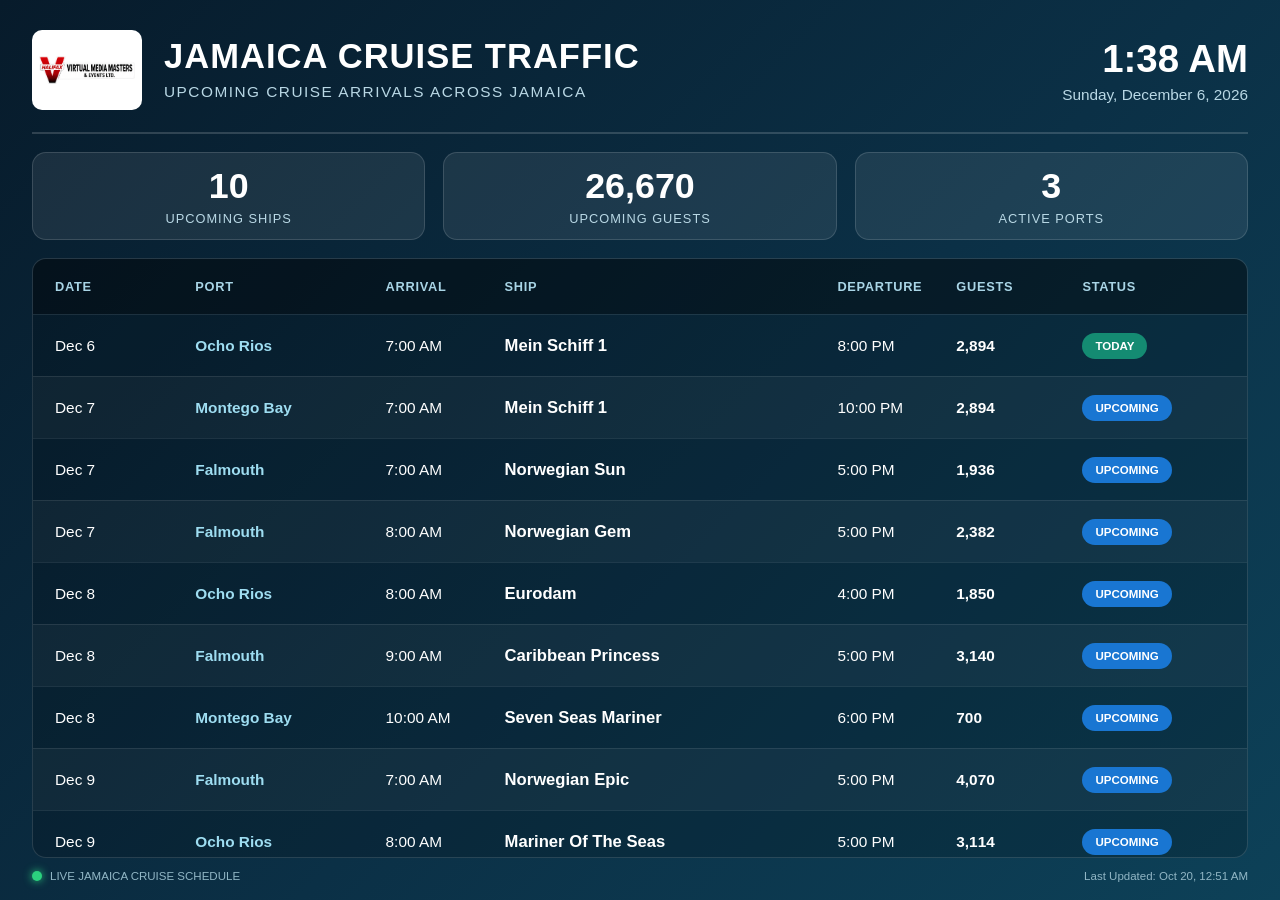
==== commit 47dcd719: "Refactor landscape.html for readability Refactor CSS and HTML for improved readability and maintaina" ====
--- a/landscape.html
+++ b/landscape.html
@@ -18,12 +18,7 @@
     height: 100%;
     overflow: hidden;
     font-family: Arial, Helvetica, sans-serif;
-    background: linear-gradient(
-        135deg,
-        #071b2b 0%,
-        #0b3046 55%,
-        #0d4158 100%
-    );
+    background: linear-gradient(135deg, #071b2b 0%, #0b3046 55%, #0d4158 100%);
     color: white;
 }
 
@@ -32,8 +27,6 @@
     flex-direction: column;
     padding: 24px 32px 18px;
 }
-
-/* HEADER */
 
 .header {
     display: flex;
@@ -89,8 +82,6 @@
     font-size: clamp(14px, 1.2vw, 21px);
 }
 
-/* SUMMARY */
-
 .summary {
     display: grid;
     grid-template-columns: repeat(3, 1fr);
@@ -118,8 +109,6 @@
     text-transform: uppercase;
     letter-spacing: 1px;
 }
-
-/* TABLE */
 
 .board {
     flex: 1;
@@ -135,14 +124,7 @@
 .table-header,
 .row {
     display: grid;
-    grid-template-columns:
-        0.9fr
-        1.25fr
-        0.75fr
-        2.25fr
-        0.75fr
-        0.8fr
-        1fr;
+    grid-template-columns: 0.9fr 1.25fr 0.75fr 2.25fr 0.75fr 0.8fr 1fr;
     align-items: center;
     column-gap: 12px;
 }
@@ -223,8 +205,6 @@
     font-weight: bold;
 }
 
-/* FOOTER */
-
 .footer {
     display: flex;
     justify-content: space-between;
@@ -271,11 +251,7 @@
 
     <div class="brand">
 
-        <img
-            src="logo.png"
-            class="logo"
-            alt="Virtual Media Masters"
-        >
+        <img src="logo.png" class="logo" alt="Virtual Media Masters">
 
         <div class="title-block">
             <h1>JAMAICA CRUISE TRAFFIC</h1>
@@ -291,7 +267,6 @@
 
 </header>
 
-
 <section class="summary">
 
     <div class="card">
@@ -310,7 +285,6 @@
     </div>
 
 </section>
-
 
 <main class="board">
 
@@ -325,13 +299,10 @@
     </div>
 
     <div id="rows">
-        <div class="empty">
-            Loading Jamaica cruise schedule...
-        </div>
+        <div class="empty">Loading Jamaica cruise schedule...</div>
     </div>
 
 </main>
-
 
 <footer class="footer">
 
@@ -347,68 +318,41 @@
 
 </footer>
 
-
 <script>
 
 const DATA_URL = "cruise-data.json";
-
-const REFRESH_INTERVAL =
-    15 * 60 * 1000;
-
-const TIME_ZONE =
-    "America/Jamaica";
-
-
-/* ============================================================
-   JAMAICA DATE
-============================================================ */
+const REFRESH_INTERVAL = 15 * 60 * 1000;
+const TIME_ZONE = "America/Jamaica";
+const MAX_SHIPS = 10;
 
 function getJamaicaDateString() {
 
-    const parts =
-        new Intl.DateTimeFormat(
-            "en-CA",
-            {
-                timeZone: TIME_ZONE,
-                year: "numeric",
-                month: "2-digit",
-                day: "2-digit"
-            }
-        ).formatToParts(new Date());
+    const parts = new Intl.DateTimeFormat(
+        "en-CA",
+        {
+            timeZone: TIME_ZONE,
+            year: "numeric",
+            month: "2-digit",
+            day: "2-digit"
+        }
+    ).formatToParts(new Date());
 
     const values = {};
 
     parts.forEach(part => {
-
         if (part.type !== "literal") {
-            values[part.type] =
-                part.value;
-        }
-
+            values[part.type] = part.value;
+        }
     });
 
-    return (
-        values.year +
-        "-" +
-        values.month +
-        "-" +
-        values.day
-    );
-}
-
-
-/* ============================================================
-   CLOCK
-============================================================ */
+    return values.year + "-" + values.month + "-" + values.day;
+}
 
 function updateClock() {
 
-    const now =
-        new Date();
-
-    document.getElementById(
-        "time"
-    ).textContent =
+    const now = new Date();
+
+    document.getElementById("time").textContent =
         now.toLocaleTimeString(
             "en-US",
             {
@@ -419,9 +363,7 @@
             }
         );
 
-    document.getElementById(
-        "date"
-    ).textContent =
+    document.getElementById("date").textContent =
         now.toLocaleDateString(
             "en-US",
             {
@@ -434,30 +376,19 @@
         );
 }
 
-
-/* ============================================================
-   FORMATTING
-============================================================ */
-
 function formatDate(dateString) {
 
-    if (!dateString) {
-        return "—";
-    }
-
-    const parts =
-        dateString.split("-");
-
-    if (parts.length !== 3) {
-        return dateString;
-    }
-
-    const date =
-        new Date(
-            Number(parts[0]),
-            Number(parts[1]) - 1,
-            Number(parts[2])
-        );
+    if (!dateString) return "—";
+
+    const parts = dateString.split("-");
+
+    if (parts.length !== 3) return dateString;
+
+    const date = new Date(
+        Number(parts[0]),
+        Number(parts[1]) - 1,
+        Number(parts[2])
+    );
 
     return date.toLocaleDateString(
         "en-US",
@@ -468,106 +399,56 @@
     );
 }
 
-
 function formatNumber(value) {
-
-    return Number(
-        value || 0
-    ).toLocaleString(
-        "en-US"
-    );
-}
-
+    return Number(value || 0).toLocaleString("en-US");
+}
 
 function formatTime(time) {
 
-    if (
-        !time ||
-        time === "--:--"
-    ) {
+    if (!time || time === "--:--") {
         return "—";
     }
 
-    const match =
-        String(time).match(
-            /^(\d{1,2}):(\d{2})$/
-        );
-
-    if (!match) {
-        return time;
-    }
-
-    let hour =
-        Number(match[1]);
-
-    const minute =
-        match[2];
-
-    const period =
-        hour >= 12
-            ? "PM"
-            : "AM";
-
-    hour =
-        hour % 12;
-
-    if (hour === 0) {
-        hour = 12;
-    }
-
-    return (
-        hour +
-        ":" +
-        minute +
-        " " +
-        period
-    );
-}
-
-
-/* ============================================================
-   STATUS
-============================================================ */
+    const match = String(time).match(/^(\d{1,2}):(\d{2})$/);
+
+    if (!match) return time;
+
+    let hour = Number(match[1]);
+    const minute = match[2];
+
+    const period = hour >= 12 ? "PM" : "AM";
+
+    hour = hour % 12;
+
+    if (hour === 0) hour = 12;
+
+    return hour + ":" + minute + " " + period;
+}
 
 function timeToMinutes(time) {
 
-    if (
-        !time ||
-        time === "--:--"
-    ) {
+    if (!time || time === "--:--") {
         return null;
     }
 
-    const match =
-        String(time).match(
-            /(\d{1,2}):(\d{2})/
-        );
-
-    if (!match) {
-        return null;
-    }
-
-    return (
-        Number(match[1]) * 60 +
-        Number(match[2])
-    );
-}
-
+    const match = String(time).match(/(\d{1,2}):(\d{2})/);
+
+    if (!match) return null;
+
+    return Number(match[1]) * 60 + Number(match[2]);
+}
 
 function getJamaicaMinutes() {
 
-    const parts =
-        new Intl.DateTimeFormat(
-            "en-US",
-            {
-                timeZone: TIME_ZONE,
-                hour: "2-digit",
-                minute: "2-digit",
-                hourCycle: "h23"
-            }
-        ).formatToParts(
-            new Date()
-        );
+    const parts = new Intl.DateTimeFormat(
+        "en-US",
+        {
+            timeZone: TIME_ZONE,
+            hour: "2-digit",
+            minute: "2-digit",
+            hourCycle: "h23"
+        }
+    ).formatToParts(new Date());
 
     let hour = 0;
     let minute = 0;
@@ -575,61 +456,38 @@
     parts.forEach(part => {
 
         if (part.type === "hour") {
-            hour =
-                Number(part.value);
+            hour = Number(part.value);
         }
 
         if (part.type === "minute") {
-            minute =
-                Number(part.value);
-        }
-
+            minute = Number(part.value);
+        }
     });
 
-    return (
-        hour * 60 +
-        minute
-    );
-}
-
+    return hour * 60 + minute;
+}
 
 function getStatus(arrival) {
 
-    const today =
-        getJamaicaDateString();
-
-    if (
-        arrival.date > today
-    ) {
+    const today = getJamaicaDateString();
+
+    if (arrival.date > today) {
         return {
             text: "Upcoming",
-            className:
-                "status-upcoming"
+            className: "status-upcoming"
         };
     }
 
-    if (
-        arrival.date < today
-    ) {
+    if (arrival.date < today) {
         return {
             text: "Completed",
-            className:
-                "status-upcoming"
+            className: "status-upcoming"
         };
     }
 
-    const currentMinutes =
-        getJamaicaMinutes();
-
-    const arrivalMinutes =
-        timeToMinutes(
-            arrival.arrivalTime
-        );
-
-    const departureMinutes =
-        timeToMinutes(
-            arrival.departureTime
-        );
+    const currentMinutes = getJamaicaMinutes();
+    const arrivalMinutes = timeToMinutes(arrival.arrivalTime);
+    const departureMinutes = timeToMinutes(arrival.departureTime);
 
     if (
         arrivalMinutes !== null &&
@@ -639,22 +497,15 @@
     ) {
         return {
             text: "In Port",
-            className:
-                "status-inport"
+            className: "status-inport"
         };
     }
 
     return {
         text: "Today",
-        className:
-            "status-today"
+        className: "status-today"
     };
 }
-
-
-/* ============================================================
-   FLATTEN DATA
-============================================================ */
 
 function flattenData(data) {
 
@@ -666,147 +517,92 @@
 
     data.forEach(port => {
 
-        if (
-            port.recordType !== "port"
-        ) {
+        if (port.recordType !== "port") {
             return;
         }
 
-        if (
-            !Array.isArray(
-                port.upcomingArrivals
-            )
-        ) {
+        if (!Array.isArray(port.upcomingArrivals)) {
             return;
         }
 
-        port.upcomingArrivals
-            .forEach(arrival => {
-
-                arrivals.push({
-                    ...arrival,
-                    portName:
-                        port.name
-                });
-
+        port.upcomingArrivals.forEach(arrival => {
+
+            arrivals.push({
+                ...arrival,
+                portName: port.name
             });
+
+        });
     });
 
     return arrivals;
 }
 
-
-/* ============================================================
-   RENDER
-============================================================ */
-
 function render(data) {
 
-    const today =
-        getJamaicaDateString();
-
-    let arrivals =
-        flattenData(data);
-
-
-    /* TODAY AND FUTURE ONLY */
-
-    arrivals =
-        arrivals.filter(
-            arrival =>
-                arrival.date &&
-                arrival.date >= today
-        );
-
-
-    /* SORT */
-
-    arrivals.sort(
-        (a, b) => {
-
-            if (
-                a.date !== b.date
-            ) {
-                return (
-                    a.date.localeCompare(
-                        b.date
-                    )
-                );
-            }
-
-            return String(
-                a.arrivalTime
-            ).localeCompare(
-                String(
-                    b.arrivalTime
-                )
-            );
-        }
+    const today = getJamaicaDateString();
+
+    let arrivals = flattenData(data);
+
+    arrivals = arrivals.filter(
+        arrival =>
+            arrival.date &&
+            arrival.date >= today
     );
 
-
-    /* SUMMARY */
+    arrivals.sort((a, b) => {
+
+        if (a.date !== b.date) {
+            return a.date.localeCompare(b.date);
+        }
+
+        return String(a.arrivalTime)
+            .localeCompare(String(b.arrivalTime));
+    });
+
+
+    /* ONLY THE NEXT 10 SHIPS */
+
+    const displayArrivals =
+        arrivals.slice(0, MAX_SHIPS);
+
+
+    /* SUMMARY NUMBERS MATCH THE SAME 10 SHIPS */
 
     const shipCount =
-        arrivals.length;
-
+        displayArrivals.length;
 
     const guestCount =
-        arrivals.reduce(
+        displayArrivals.reduce(
             (total, arrival) =>
-                total +
-                Number(
-                    arrival.passengers ||
-                    0
-                ),
+                total + Number(arrival.passengers || 0),
             0
         );
 
-
     const activePorts =
         new Set(
-            arrivals.map(
-                arrival =>
-                    arrival.portName
+            displayArrivals.map(
+                arrival => arrival.portName
             )
         ).size;
 
 
-    document.getElementById(
-        "shipCount"
-    ).textContent =
-        formatNumber(
-            shipCount
-        );
-
-
-    document.getElementById(
-        "guestCount"
-    ).textContent =
-        formatNumber(
-            guestCount
-        );
-
-
-    document.getElementById(
-        "portCount"
-    ).textContent =
-        formatNumber(
-            activePorts
-        );
-
-
-    /* ROWS */
+    document.getElementById("shipCount").textContent =
+        formatNumber(shipCount);
+
+    document.getElementById("guestCount").textContent =
+        formatNumber(guestCount);
+
+    document.getElementById("portCount").textContent =
+        formatNumber(activePorts);
+
+
+    /* DISPLAY SAME 10 SHIPS */
 
     const rows =
-        document.getElementById(
-            "rows"
-        );
-
-
-    if (
-        arrivals.length === 0
-    ) {
+        document.getElementById("rows");
+
+    if (displayArrivals.length === 0) {
 
         rows.innerHTML =
             `<div class="empty">
@@ -816,27 +612,18 @@
         return;
     }
 
-
-    const displayArrivals =
-        arrivals.slice(0, 10);
-
-
     rows.innerHTML =
         displayArrivals
             .map(arrival => {
 
                 const status =
-                    getStatus(
-                        arrival
-                    );
+                    getStatus(arrival);
 
                 return `
                     <div class="row">
 
                         <div>
-                            ${formatDate(
-                                arrival.date
-                            )}
+                            ${formatDate(arrival.date)}
                         </div>
 
                         <div class="port">
@@ -844,9 +631,7 @@
                         </div>
 
                         <div>
-                            ${formatTime(
-                                arrival.arrivalTime
-                            )}
+                            ${formatTime(arrival.arrivalTime)}
                         </div>
 
                         <div class="ship">
@@ -854,29 +639,21 @@
                         </div>
 
                         <div>
-                            ${formatTime(
-                                arrival.departureTime
-                            )}
+                            ${formatTime(arrival.departureTime)}
                         </div>
 
                         <div class="guests">
-                            ${arrival.passengers
-                                ? formatNumber(
-                                    arrival.passengers
-                                  )
+                            ${
+                                arrival.passengers
+                                ? formatNumber(arrival.passengers)
                                 : "—"
                             }
                         </div>
 
                         <div>
-
-                            <span class="
-                                status
-                                ${status.className}
-                            ">
+                            <span class="status ${status.className}">
                                 ${status.text}
                             </span>
-
                         </div>
 
                     </div>
@@ -885,11 +662,6 @@
             .join("");
 }
 
-
-/* ============================================================
-   LOAD DATA
-============================================================ */
-
 async function loadCruiseData() {
 
     try {
@@ -898,16 +670,12 @@
             await fetch(
                 `${DATA_URL}?t=${Date.now()}`,
                 {
-                    cache:
-                        "no-store"
+                    cache: "no-store"
                 }
             );
 
         if (!response.ok) {
-
-            throw new Error(
-                `HTTP ${response.status}`
-            );
+            throw new Error(`HTTP ${response.status}`);
         }
 
         const data =
@@ -915,82 +683,53 @@
 
         render(data);
 
-
-        /* USE ACTUAL SCRAPE TIME */
-
         let scrapedAt = null;
 
-        if (
-            Array.isArray(data) &&
-            data.length
-        ) {
+        if (Array.isArray(data) && data.length) {
 
             scrapedAt =
                 data
-                    .map(port =>
-                        port.scrapedAt
-                    )
+                    .map(port => port.scrapedAt)
                     .filter(Boolean)
                     .sort()
                     .pop();
         }
 
-
         if (scrapedAt) {
 
-            document.getElementById(
-                "lastUpdated"
-            ).textContent =
-                new Date(
-                    scrapedAt
-                ).toLocaleString(
-                    "en-US",
-                    {
-                        timeZone:
-                            TIME_ZONE,
-                        month:
-                            "short",
-                        day:
-                            "numeric",
-                        hour:
-                            "numeric",
-                        minute:
-                            "2-digit",
-                        hour12:
-                            true
-                    }
-                );
+            document.getElementById("lastUpdated").textContent =
+                new Date(scrapedAt)
+                    .toLocaleString(
+                        "en-US",
+                        {
+                            timeZone: TIME_ZONE,
+                            month: "short",
+                            day: "numeric",
+                            hour: "numeric",
+                            minute: "2-digit",
+                            hour12: true
+                        }
+                    );
 
         } else {
 
-            document.getElementById(
-                "lastUpdated"
-            ).textContent =
+            document.getElementById("lastUpdated").textContent =
                 "Live";
         }
 
-    }
-
-    catch (error) {
+    } catch (error) {
 
         console.error(
             "Cruise data error:",
             error
         );
 
-        document.getElementById(
-            "rows"
-        ).innerHTML =
+        document.getElementById("rows").innerHTML =
             `<div class="empty">
                 Cruise schedule temporarily unavailable.
              </div>`;
     }
 }
-
-
-/* ============================================================
-   START
-============================================================ */
 
 updateClock();
 
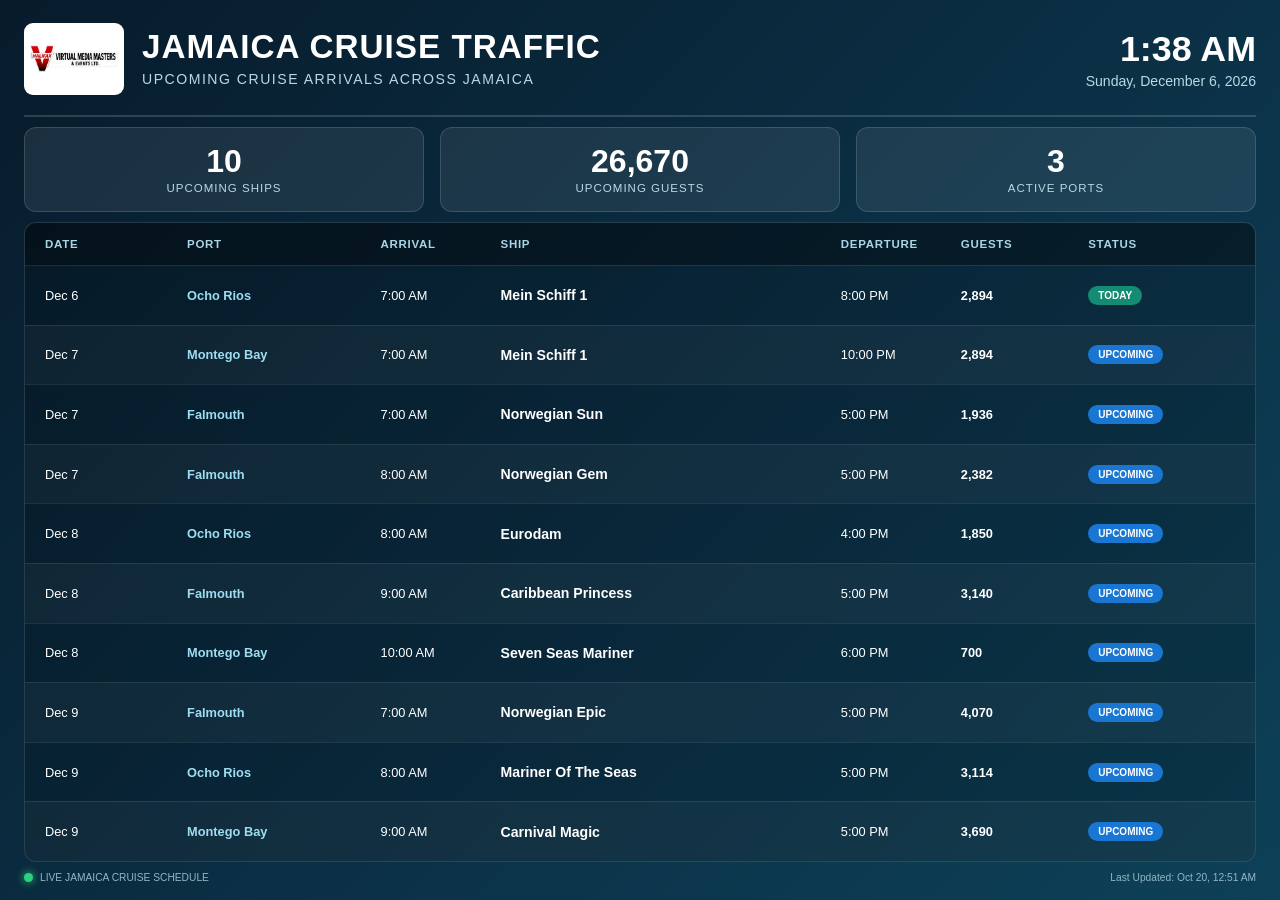
==== commit 41009286: "Refactor styles in landscape.html for better layout Adjusted various styles for layout and typograph" ====
--- a/landscape.html
+++ b/landscape.html
@@ -25,44 +25,47 @@
 body {
     display: flex;
     flex-direction: column;
-    padding: 24px 32px 18px;
-}
+    padding: 12px 24px 8px;
+}
+
+/* HEADER */
 
 .header {
     display: flex;
     align-items: center;
     justify-content: space-between;
-    min-height: 110px;
+    height: 105px;
+    flex-shrink: 0;
     border-bottom: 2px solid rgba(255,255,255,0.16);
-    padding-bottom: 16px;
+    padding-bottom: 10px;
 }
 
 .brand {
     display: flex;
     align-items: center;
-    gap: 22px;
+    gap: 18px;
 }
 
 .logo {
-    width: 110px;
-    height: 80px;
+    width: 100px;
+    height: 72px;
     object-fit: contain;
     background: white;
-    border-radius: 10px;
-    padding: 7px;
+    border-radius: 9px;
+    padding: 6px;
 }
 
 .title-block h1 {
-    font-size: clamp(28px, 2.7vw, 50px);
+    font-size: clamp(28px, 2.6vw, 48px);
     font-weight: 800;
     letter-spacing: 1px;
     line-height: 1;
 }
 
 .title-block p {
-    margin-top: 10px;
+    margin-top: 7px;
     color: #b9d8e5;
-    font-size: clamp(14px, 1.2vw, 22px);
+    font-size: clamp(13px, 1.1vw, 20px);
     letter-spacing: 1.5px;
     text-transform: uppercase;
 }
@@ -72,43 +75,54 @@
 }
 
 #time {
-    font-size: clamp(30px, 3vw, 54px);
+    font-size: clamp(28px, 2.8vw, 50px);
     font-weight: 800;
 }
 
 #date {
-    margin-top: 5px;
+    margin-top: 3px;
     color: #b9d8e5;
-    font-size: clamp(14px, 1.2vw, 21px);
-}
+    font-size: clamp(13px, 1.1vw, 19px);
+}
+
+/* SUMMARY */
 
 .summary {
     display: grid;
     grid-template-columns: repeat(3, 1fr);
-    gap: 18px;
-    padding: 18px 0;
+    gap: 16px;
+    height: 105px;
+    flex-shrink: 0;
+    padding: 10px 0;
 }
 
 .card {
     background: rgba(255,255,255,0.08);
     border: 1px solid rgba(255,255,255,0.14);
-    border-radius: 14px;
-    padding: 13px 20px;
+    border-radius: 12px;
+    padding: 8px 16px;
     text-align: center;
+    display: flex;
+    flex-direction: column;
+    align-items: center;
+    justify-content: center;
 }
 
 .card .number {
-    font-size: clamp(28px, 2.8vw, 48px);
+    font-size: clamp(26px, 2.5vw, 44px);
     font-weight: 800;
+    line-height: 1;
 }
 
 .card .label {
-    margin-top: 4px;
+    margin-top: 5px;
     color: #b9d8e5;
-    font-size: clamp(12px, 1vw, 18px);
+    font-size: clamp(11px, 0.9vw, 16px);
     text-transform: uppercase;
     letter-spacing: 1px;
 }
+
+/* TABLE */
 
 .board {
     flex: 1;
@@ -117,24 +131,32 @@
     flex-direction: column;
     background: rgba(0,0,0,0.17);
     border: 1px solid rgba(255,255,255,0.13);
-    border-radius: 14px;
+    border-radius: 12px;
     overflow: hidden;
 }
 
 .table-header,
 .row {
     display: grid;
-    grid-template-columns: 0.9fr 1.25fr 0.75fr 2.25fr 0.75fr 0.8fr 1fr;
+    grid-template-columns:
+        0.9fr
+        1.25fr
+        0.75fr
+        2.25fr
+        0.75fr
+        0.8fr
+        1fr;
     align-items: center;
-    column-gap: 12px;
+    column-gap: 10px;
 }
 
 .table-header {
-    min-height: 55px;
-    padding: 0 22px;
+    height: 42px;
+    flex-shrink: 0;
+    padding: 0 20px;
     background: rgba(0,0,0,0.32);
     color: #a9d5e6;
-    font-size: clamp(12px, 1vw, 18px);
+    font-size: clamp(11px, 0.9vw, 16px);
     font-weight: bold;
     text-transform: uppercase;
     letter-spacing: 0.7px;
@@ -143,14 +165,16 @@
 #rows {
     flex: 1;
     min-height: 0;
+    display: grid;
+    grid-template-rows: repeat(10, 1fr);
     overflow: hidden;
 }
 
 .row {
-    min-height: 62px;
-    padding: 9px 22px;
+    min-height: 0;
+    padding: 3px 20px;
     border-top: 1px solid rgba(255,255,255,0.09);
-    font-size: clamp(14px, 1.2vw, 21px);
+    font-size: clamp(12px, 1vw, 18px);
 }
 
 .row:nth-child(even) {
@@ -159,7 +183,7 @@
 
 .ship {
     font-weight: 800;
-    font-size: clamp(15px, 1.3vw, 23px);
+    font-size: clamp(13px, 1.1vw, 20px);
 }
 
 .port {
@@ -174,9 +198,9 @@
 .status {
     display: inline-block;
     width: fit-content;
-    padding: 7px 13px;
-    border-radius: 18px;
-    font-size: clamp(11px, 0.9vw, 16px);
+    padding: 4px 10px;
+    border-radius: 16px;
+    font-size: clamp(10px, 0.75vw, 14px);
     font-weight: bold;
     text-transform: uppercase;
     white-space: nowrap;
@@ -201,46 +225,34 @@
     justify-content: center;
     text-align: center;
     color: #b9d8e5;
-    font-size: clamp(22px, 2vw, 36px);
+    font-size: clamp(20px, 1.8vw, 32px);
     font-weight: bold;
 }
 
+/* FOOTER */
+
 .footer {
+    height: 30px;
+    flex-shrink: 0;
     display: flex;
     justify-content: space-between;
     align-items: center;
-    padding-top: 12px;
     color: #91b6c5;
-    font-size: clamp(11px, 0.9vw, 16px);
+    font-size: clamp(10px, 0.8vw, 14px);
 }
 
 .live {
     display: flex;
     align-items: center;
-    gap: 8px;
+    gap: 7px;
 }
 
 .dot {
-    width: 10px;
-    height: 10px;
+    width: 9px;
+    height: 9px;
     border-radius: 50%;
     background: #2bd17e;
     box-shadow: 0 0 8px #2bd17e;
-}
-
-@media (max-width: 1100px) {
-    body {
-        padding: 16px 20px 12px;
-    }
-
-    .logo {
-        width: 85px;
-        height: 65px;
-    }
-
-    .row {
-        min-height: 52px;
-    }
 }
 </style>
 </head>
@@ -560,14 +572,8 @@
             .localeCompare(String(b.arrivalTime));
     });
 
-
-    /* ONLY THE NEXT 10 SHIPS */
-
     const displayArrivals =
         arrivals.slice(0, MAX_SHIPS);
-
-
-    /* SUMMARY NUMBERS MATCH THE SAME 10 SHIPS */
 
     const shipCount =
         displayArrivals.length;
@@ -586,7 +592,6 @@
             )
         ).size;
 
-
     document.getElementById("shipCount").textContent =
         formatNumber(shipCount);
 
@@ -595,9 +600,6 @@
 
     document.getElementById("portCount").textContent =
         formatNumber(activePorts);
-
-
-    /* DISPLAY SAME 10 SHIPS */
 
     const rows =
         document.getElementById("rows");
@@ -719,10 +721,7 @@
 
     } catch (error) {
 
-        console.error(
-            "Cruise data error:",
-            error
-        );
+        console.error("Cruise data error:", error);
 
         document.getElementById("rows").innerHTML =
             `<div class="empty">
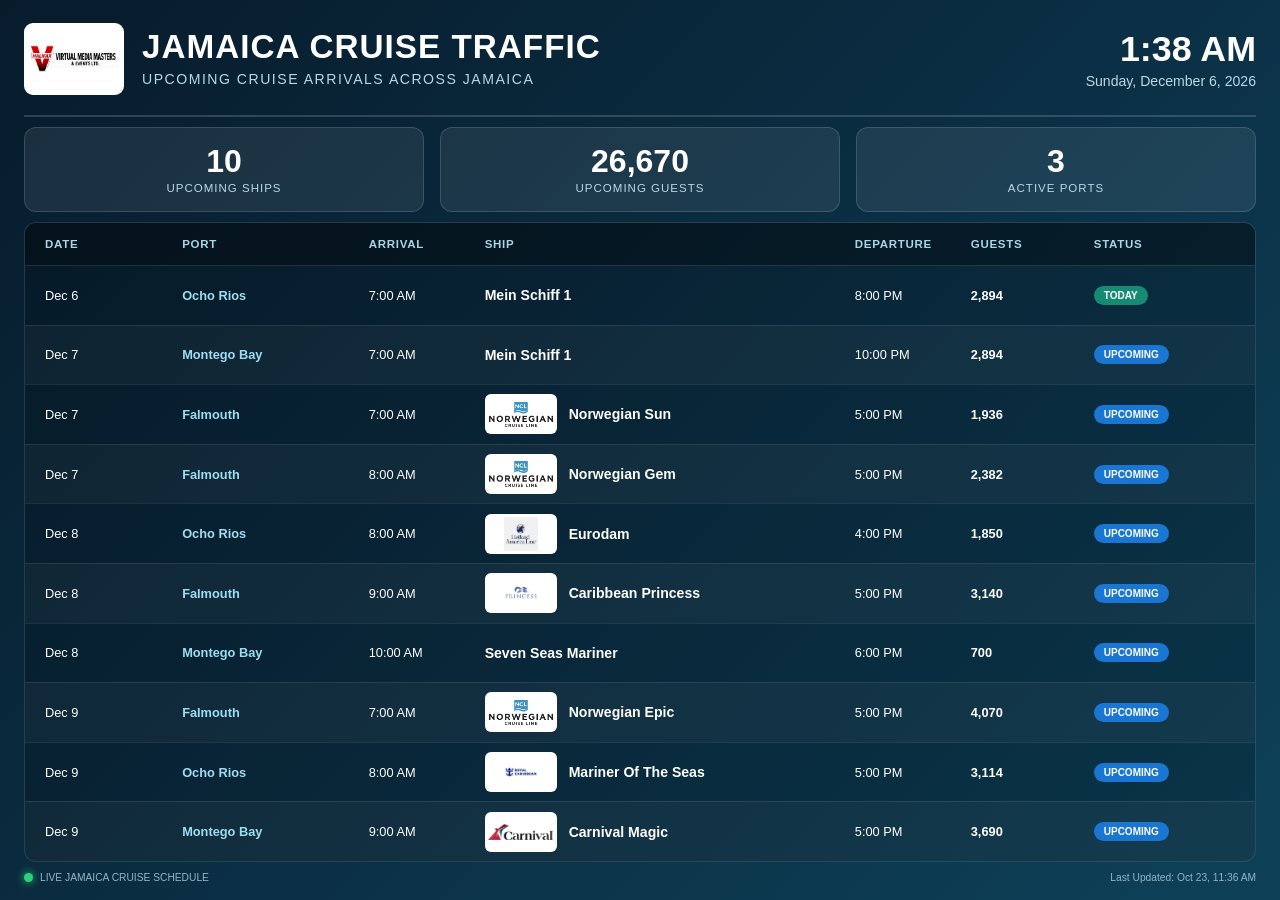
==== commit f0fa5f1d: "Update landscape.html" ====
--- a/landscape.html
+++ b/landscape.html
@@ -27,6 +27,7 @@
     flex-direction: column;
     padding: 12px 24px 8px;
 }
+
 
 /* HEADER */
 
@@ -84,6 +85,7 @@
     color: #b9d8e5;
     font-size: clamp(13px, 1.1vw, 19px);
 }
+
 
 /* SUMMARY */
 
@@ -122,6 +124,7 @@
     letter-spacing: 1px;
 }
 
+
 /* TABLE */
 
 .board {
@@ -142,7 +145,7 @@
         0.9fr
         1.25fr
         0.75fr
-        2.25fr
+        2.55fr
         0.75fr
         0.8fr
         1fr;
@@ -181,10 +184,51 @@
     background: rgba(255,255,255,0.035);
 }
 
+
+/* SHIP + CRUISE LINE LOGO */
+
 .ship {
     font-weight: 800;
     font-size: clamp(13px, 1.1vw, 20px);
-}
+
+    display: flex;
+    align-items: center;
+    gap: 12px;
+
+    min-width: 0;
+}
+
+.cruise-logo-box {
+    width: 72px;
+    height: 40px;
+    flex: 0 0 72px;
+
+    background: white;
+
+    border-radius: 6px;
+
+    display: flex;
+    align-items: center;
+    justify-content: center;
+
+    padding: 3px;
+
+    overflow: hidden;
+}
+
+.cruise-logo {
+    width: 100%;
+    height: 100%;
+    object-fit: contain;
+}
+
+.ship-name {
+    min-width: 0;
+    overflow: hidden;
+    text-overflow: ellipsis;
+    white-space: nowrap;
+}
+
 
 .port {
     font-weight: 700;
@@ -229,6 +273,7 @@
     font-weight: bold;
 }
 
+
 /* FOOTER */
 
 .footer {
@@ -279,6 +324,7 @@
 
 </header>
 
+
 <section class="summary">
 
     <div class="card">
@@ -297,6 +343,7 @@
     </div>
 
 </section>
+
 
 <main class="board">
 
@@ -316,6 +363,7 @@
 
 </main>
 
+
 <footer class="footer">
 
     <div class="live">
@@ -330,12 +378,204 @@
 
 </footer>
 
+
 <script>
 
 const DATA_URL = "cruise-data.json";
 const REFRESH_INTERVAL = 15 * 60 * 1000;
 const TIME_ZONE = "America/Jamaica";
 const MAX_SHIPS = 10;
+
+
+/* =====================================================
+   CRUISE LINE LOGOS
+===================================================== */
+
+const CRUISE_LINES = [
+
+    {
+        logo: "logos/royal-caribbean.png",
+        keywords: [
+            "royal caribbean",
+            "icon of the seas",
+            "wonder of the seas",
+            "utopia of the seas",
+            "star of the seas",
+            "oasis of the seas",
+            "allure of the seas",
+            "harmony of the seas",
+            "symphony of the seas",
+            "odyssey of the seas",
+            "independence of the seas",
+            "freedom of the seas",
+            "liberty of the seas",
+            "adventure of the seas",
+            "explorer of the seas",
+            "voyager of the seas",
+            "mariner of the seas",
+            "navigator of the seas",
+            "radiance of the seas",
+            "brilliance of the seas",
+            "serenade of the seas",
+            "jewel of the seas",
+            "vision of the seas",
+            "rhapsody of the seas",
+            "grandeur of the seas",
+            "enchantment of the seas"
+        ]
+    },
+
+    {
+        logo: "logos/carnival.png",
+        keywords: [
+            "carnival"
+        ]
+    },
+
+    {
+        logo: "logos/msc.png",
+        keywords: [
+            "msc"
+        ]
+    },
+
+    {
+        logo: "logos/norwegian.png",
+        keywords: [
+            "norwegian",
+            "ncl"
+        ]
+    },
+
+    {
+        logo: "logos/celebrity.png",
+        keywords: [
+            "celebrity"
+        ]
+    },
+
+    {
+        logo: "logos/disney.png",
+        keywords: [
+            "disney"
+        ]
+    },
+
+    {
+        logo: "logos/princess.png",
+        keywords: [
+            "princess"
+        ]
+    },
+
+    {
+        logo: "logos/holland-america.png",
+        keywords: [
+            "holland america",
+            "nieuw amsterdam",
+            "nieuw statendam",
+            "rotterdam",
+            "eurodam",
+            "zuiderdam",
+            "oosterdam",
+            "westerdam",
+            "noordam",
+            "koningsdam",
+            "volendam",
+            "zaandam"
+        ]
+    },
+
+    {
+        logo: "logos/virgin-voyages.png",
+        keywords: [
+            "virgin voyages",
+            "scarlet lady",
+            "valiant lady",
+            "resilient lady",
+            "brilliant lady"
+        ]
+    }
+
+];
+
+
+function getCruiseLogo(shipName) {
+
+    if (!shipName) {
+        return null;
+    }
+
+    const ship =
+        String(shipName)
+            .toLowerCase()
+            .trim();
+
+
+    for (const cruiseLine of CRUISE_LINES) {
+
+        const match =
+            cruiseLine.keywords.some(
+                keyword =>
+                    ship.includes(keyword)
+            );
+
+        if (match) {
+            return cruiseLine.logo;
+        }
+    }
+
+    return null;
+}
+
+
+function buildShipDisplay(shipName) {
+
+    const name =
+        shipName || "—";
+
+    const logo =
+        getCruiseLogo(name);
+
+
+    if (!logo) {
+
+        return `
+            <div class="ship">
+                <span class="ship-name">
+                    ${name}
+                </span>
+            </div>
+        `;
+    }
+
+
+    return `
+        <div class="ship">
+
+            <div class="cruise-logo-box">
+
+                <img
+                    src="${logo}"
+                    class="cruise-logo"
+                    alt=""
+                    onerror="this.parentElement.style.display='none';"
+                >
+
+            </div>
+
+            <span class="ship-name">
+                ${name}
+            </span>
+
+        </div>
+    `;
+}
+
+
+/* =====================================================
+   DATE / TIME
+===================================================== */
 
 function getJamaicaDateString() {
 
@@ -352,13 +592,18 @@
     const values = {};
 
     parts.forEach(part => {
+
         if (part.type !== "literal") {
             values[part.type] = part.value;
         }
+
     });
 
-    return values.year + "-" + values.month + "-" + values.day;
-}
+    return values.year + "-" +
+           values.month + "-" +
+           values.day;
+}
+
 
 function updateClock() {
 
@@ -388,19 +633,24 @@
         );
 }
 
+
 function formatDate(dateString) {
 
     if (!dateString) return "—";
 
-    const parts = dateString.split("-");
-
-    if (parts.length !== 3) return dateString;
-
-    const date = new Date(
-        Number(parts[0]),
-        Number(parts[1]) - 1,
-        Number(parts[2])
-    );
+    const parts =
+        dateString.split("-");
+
+    if (parts.length !== 3) {
+        return dateString;
+    }
+
+    const date =
+        new Date(
+            Number(parts[0]),
+            Number(parts[1]) - 1,
+            Number(parts[2])
+        );
 
     return date.toLocaleDateString(
         "en-US",
@@ -411,9 +661,14 @@
     );
 }
 
+
 function formatNumber(value) {
-    return Number(value || 0).toLocaleString("en-US");
-}
+
+    return Number(
+        value || 0
+    ).toLocaleString("en-US");
+}
+
 
 function formatTime(time) {
 
@@ -421,21 +676,39 @@
         return "—";
     }
 
-    const match = String(time).match(/^(\d{1,2}):(\d{2})$/);
-
-    if (!match) return time;
-
-    let hour = Number(match[1]);
-    const minute = match[2];
-
-    const period = hour >= 12 ? "PM" : "AM";
-
-    hour = hour % 12;
-
-    if (hour === 0) hour = 12;
-
-    return hour + ":" + minute + " " + period;
-}
+    const match =
+        String(time)
+            .match(/^(\d{1,2}):(\d{2})$/);
+
+    if (!match) {
+        return time;
+    }
+
+    let hour =
+        Number(match[1]);
+
+    const minute =
+        match[2];
+
+    const period =
+        hour >= 12
+        ? "PM"
+        : "AM";
+
+    hour =
+        hour % 12;
+
+    if (hour === 0) {
+        hour = 12;
+    }
+
+    return hour +
+           ":" +
+           minute +
+           " " +
+           period;
+}
+
 
 function timeToMinutes(time) {
 
@@ -443,24 +716,31 @@
         return null;
     }
 
-    const match = String(time).match(/(\d{1,2}):(\d{2})/);
-
-    if (!match) return null;
-
-    return Number(match[1]) * 60 + Number(match[2]);
-}
+    const match =
+        String(time)
+            .match(/(\d{1,2}):(\d{2})/);
+
+    if (!match) {
+        return null;
+    }
+
+    return Number(match[1]) * 60 +
+           Number(match[2]);
+}
+
 
 function getJamaicaMinutes() {
 
-    const parts = new Intl.DateTimeFormat(
-        "en-US",
-        {
-            timeZone: TIME_ZONE,
-            hour: "2-digit",
-            minute: "2-digit",
-            hourCycle: "h23"
-        }
-    ).formatToParts(new Date());
+    const parts =
+        new Intl.DateTimeFormat(
+            "en-US",
+            {
+                timeZone: TIME_ZONE,
+                hour: "2-digit",
+                minute: "2-digit",
+                hourCycle: "h23"
+            }
+        ).formatToParts(new Date());
 
     let hour = 0;
     let minute = 0;
@@ -474,32 +754,53 @@
         if (part.type === "minute") {
             minute = Number(part.value);
         }
+
     });
 
     return hour * 60 + minute;
 }
 
+
+/* =====================================================
+   STATUS
+===================================================== */
+
 function getStatus(arrival) {
 
-    const today = getJamaicaDateString();
+    const today =
+        getJamaicaDateString();
 
     if (arrival.date > today) {
+
         return {
             text: "Upcoming",
             className: "status-upcoming"
         };
+
     }
 
     if (arrival.date < today) {
+
         return {
             text: "Completed",
             className: "status-upcoming"
         };
-    }
-
-    const currentMinutes = getJamaicaMinutes();
-    const arrivalMinutes = timeToMinutes(arrival.arrivalTime);
-    const departureMinutes = timeToMinutes(arrival.departureTime);
+
+    }
+
+    const currentMinutes =
+        getJamaicaMinutes();
+
+    const arrivalMinutes =
+        timeToMinutes(
+            arrival.arrivalTime
+        );
+
+    const departureMinutes =
+        timeToMinutes(
+            arrival.departureTime
+        );
+
 
     if (
         arrivalMinutes !== null &&
@@ -507,11 +808,14 @@
         currentMinutes >= arrivalMinutes &&
         currentMinutes <= departureMinutes
     ) {
+
         return {
             text: "In Port",
             className: "status-inport"
         };
-    }
+
+    }
+
 
     return {
         text: "Today",
@@ -519,6 +823,11 @@
     };
 }
 
+
+/* =====================================================
+   DATA
+===================================================== */
+
 function flattenData(data) {
 
     const arrivals = [];
@@ -545,64 +854,105 @@
             });
 
         });
+
     });
 
     return arrivals;
 }
 
+
+/* =====================================================
+   RENDER
+===================================================== */
+
 function render(data) {
 
-    const today = getJamaicaDateString();
-
-    let arrivals = flattenData(data);
-
-    arrivals = arrivals.filter(
-        arrival =>
-            arrival.date &&
-            arrival.date >= today
-    );
+    const today =
+        getJamaicaDateString();
+
+    let arrivals =
+        flattenData(data);
+
+
+    arrivals =
+        arrivals.filter(
+            arrival =>
+                arrival.date &&
+                arrival.date >= today
+        );
+
 
     arrivals.sort((a, b) => {
 
         if (a.date !== b.date) {
-            return a.date.localeCompare(b.date);
+
+            return a.date
+                .localeCompare(b.date);
+
         }
 
         return String(a.arrivalTime)
-            .localeCompare(String(b.arrivalTime));
+            .localeCompare(
+                String(b.arrivalTime)
+            );
+
     });
 
+
     const displayArrivals =
-        arrivals.slice(0, MAX_SHIPS);
+        arrivals.slice(
+            0,
+            MAX_SHIPS
+        );
+
 
     const shipCount =
         displayArrivals.length;
+
 
     const guestCount =
         displayArrivals.reduce(
             (total, arrival) =>
-                total + Number(arrival.passengers || 0),
+                total +
+                Number(
+                    arrival.passengers || 0
+                ),
             0
         );
+
 
     const activePorts =
         new Set(
             displayArrivals.map(
-                arrival => arrival.portName
+                arrival =>
+                    arrival.portName
             )
         ).size;
 
-    document.getElementById("shipCount").textContent =
+
+    document.getElementById(
+        "shipCount"
+    ).textContent =
         formatNumber(shipCount);
 
-    document.getElementById("guestCount").textContent =
+
+    document.getElementById(
+        "guestCount"
+    ).textContent =
         formatNumber(guestCount);
 
-    document.getElementById("portCount").textContent =
+
+    document.getElementById(
+        "portCount"
+    ).textContent =
         formatNumber(activePorts);
 
+
     const rows =
-        document.getElementById("rows");
+        document.getElementById(
+            "rows"
+        );
+
 
     if (displayArrivals.length === 0) {
 
@@ -614,7 +964,9 @@
         return;
     }
 
+
     rows.innerHTML =
+
         displayArrivals
             .map(arrival => {
 
@@ -622,6 +974,7 @@
                     getStatus(arrival);
 
                 return `
+
                     <div class="row">
 
                         <div>
@@ -636,33 +989,46 @@
                             ${formatTime(arrival.arrivalTime)}
                         </div>
 
-                        <div class="ship">
-                            ${arrival.shipName || "—"}
-                        </div>
+                        ${buildShipDisplay(
+                            arrival.shipName
+                        )}
 
                         <div>
                             ${formatTime(arrival.departureTime)}
                         </div>
 
                         <div class="guests">
+
                             ${
                                 arrival.passengers
-                                ? formatNumber(arrival.passengers)
+                                ? formatNumber(
+                                    arrival.passengers
+                                  )
                                 : "—"
                             }
+
                         </div>
 
                         <div>
+
                             <span class="status ${status.className}">
                                 ${status.text}
                             </span>
+
                         </div>
 
                     </div>
+
                 `;
+
             })
             .join("");
 }
+
+
+/* =====================================================
+   LOAD CRUISE DATA
+===================================================== */
 
 async function loadCruiseData() {
 
@@ -676,30 +1042,51 @@
                 }
             );
 
+
         if (!response.ok) {
-            throw new Error(`HTTP ${response.status}`);
-        }
+
+            throw new Error(
+                `HTTP ${response.status}`
+            );
+
+        }
+
 
         const data =
             await response.json();
 
+
         render(data);
 
-        let scrapedAt = null;
-
-        if (Array.isArray(data) && data.length) {
+
+        let scrapedAt =
+            null;
+
+
+        if (
+            Array.isArray(data) &&
+            data.length
+        ) {
 
             scrapedAt =
                 data
-                    .map(port => port.scrapedAt)
+                    .map(
+                        port =>
+                            port.scrapedAt
+                    )
                     .filter(Boolean)
                     .sort()
                     .pop();
-        }
+
+        }
+
 
         if (scrapedAt) {
 
-            document.getElementById("lastUpdated").textContent =
+            document.getElementById(
+                "lastUpdated"
+            ).textContent =
+
                 new Date(scrapedAt)
                     .toLocaleString(
                         "en-US",
@@ -713,22 +1100,41 @@
                         }
                     );
 
-        } else {
-
-            document.getElementById("lastUpdated").textContent =
+        }
+
+        else {
+
+            document.getElementById(
+                "lastUpdated"
+            ).textContent =
                 "Live";
-        }
-
-    } catch (error) {
-
-        console.error("Cruise data error:", error);
-
-        document.getElementById("rows").innerHTML =
+
+        }
+
+    }
+
+    catch (error) {
+
+        console.error(
+            "Cruise data error:",
+            error
+        );
+
+        document.getElementById(
+            "rows"
+        ).innerHTML =
+
             `<div class="empty">
                 Cruise schedule temporarily unavailable.
              </div>`;
-    }
-}
+
+    }
+}
+
+
+/* =====================================================
+   START
+===================================================== */
 
 updateClock();
 
@@ -737,6 +1143,7 @@
     30000
 );
 
+
 loadCruiseData();
 
 setInterval(
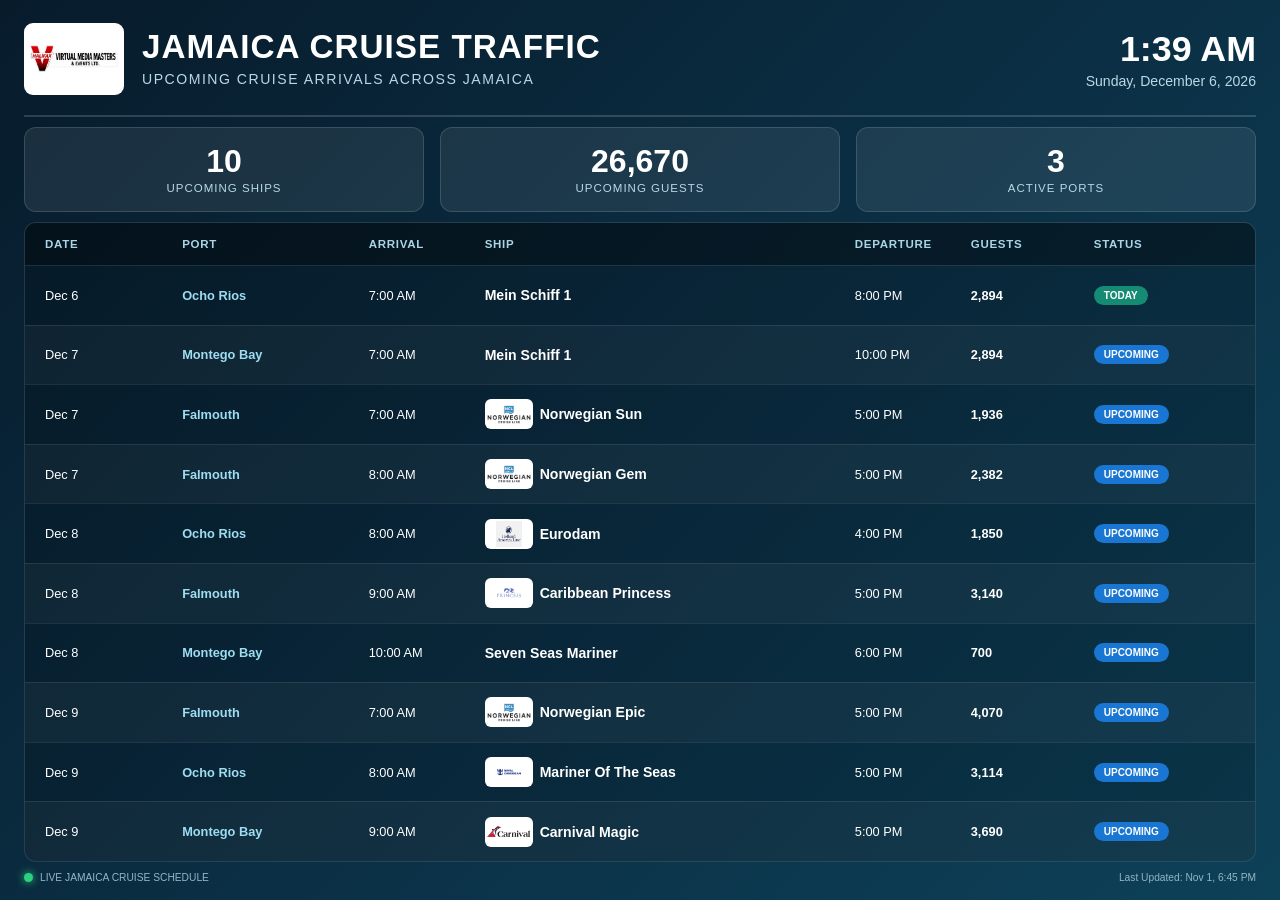
==== commit 22fd0c20: "Adjust layout and logo properties in landscape.html Reduced gap and logo dimensions in CSS styles. U" ====
--- a/landscape.html
+++ b/landscape.html
@@ -27,7 +27,6 @@
     flex-direction: column;
     padding: 12px 24px 8px;
 }
-
 
 /* HEADER */
 
@@ -85,7 +84,6 @@
     color: #b9d8e5;
     font-size: clamp(13px, 1.1vw, 19px);
 }
-
 
 /* SUMMARY */
 
@@ -123,7 +121,6 @@
     text-transform: uppercase;
     letter-spacing: 1px;
 }
-
 
 /* TABLE */
 
@@ -184,35 +181,27 @@
     background: rgba(255,255,255,0.035);
 }
 
-
 /* SHIP + CRUISE LINE LOGO */
 
 .ship {
     font-weight: 800;
     font-size: clamp(13px, 1.1vw, 20px);
-
     display: flex;
     align-items: center;
-    gap: 12px;
-
+    gap: 7px;
     min-width: 0;
 }
 
 .cruise-logo-box {
-    width: 72px;
-    height: 40px;
-    flex: 0 0 72px;
-
+    width: 48px;
+    height: 30px;
+    flex: 0 0 48px;
     background: white;
-
     border-radius: 6px;
-
     display: flex;
     align-items: center;
     justify-content: center;
-
-    padding: 3px;
-
+    padding: 2px;
     overflow: hidden;
 }
 
@@ -228,7 +217,6 @@
     text-overflow: ellipsis;
     white-space: nowrap;
 }
-
 
 .port {
     font-weight: 700;
@@ -273,7 +261,6 @@
     font-weight: bold;
 }
 
-
 /* FOOTER */
 
 .footer {
@@ -324,7 +311,6 @@
 
 </header>
 
-
 <section class="summary">
 
     <div class="card">
@@ -343,7 +329,6 @@
     </div>
 
 </section>
-
 
 <main class="board">
 
@@ -363,7 +348,6 @@
 
 </main>
 
-
 <footer class="footer">
 
     <div class="live">
@@ -377,7 +361,6 @@
     </div>
 
 </footer>
-
 
 <script>
 
@@ -495,6 +478,31 @@
             "resilient lady",
             "brilliant lady"
         ]
+    },
+
+    {
+        logo: "logos/tui-cruises.png",
+        keywords: [
+            "mein schiff",
+            "tui cruises"
+        ]
+    },
+
+    {
+        logo: "logos/viking.png",
+        keywords: [
+            "viking",
+            "viking mars",
+            "viking sea",
+            "viking sky",
+            "viking star",
+            "viking sun",
+            "viking venus",
+            "viking jupiter",
+            "viking neptune",
+            "viking saturn",
+            "viking vela"
+        ]
     }
 
 ];
@@ -510,7 +518,6 @@
         String(shipName)
             .toLowerCase()
             .trim();
-
 
     for (const cruiseLine of CRUISE_LINES) {
 
@@ -536,7 +543,6 @@
 
     const logo =
         getCruiseLogo(name);
-
 
     if (!logo) {
 
@@ -548,7 +554,6 @@
             </div>
         `;
     }
-
 
     return `
         <div class="ship">
@@ -801,7 +806,6 @@
             arrival.departureTime
         );
 
-
     if (
         arrivalMinutes !== null &&
         departureMinutes !== null &&
@@ -816,7 +820,6 @@
 
     }
 
-
     return {
         text: "Today",
         className: "status-today"
@@ -872,7 +875,6 @@
 
     let arrivals =
         flattenData(data);
-
 
     arrivals =
         arrivals.filter(
@@ -881,7 +883,6 @@
                 arrival.date >= today
         );
 
-
     arrivals.sort((a, b) => {
 
         if (a.date !== b.date) {
@@ -897,7 +898,6 @@
             );
 
     });
-
 
     const displayArrivals =
         arrivals.slice(
@@ -905,10 +905,8 @@
             MAX_SHIPS
         );
 
-
     const shipCount =
         displayArrivals.length;
-
 
     const guestCount =
         displayArrivals.reduce(
@@ -920,7 +918,6 @@
             0
         );
 
-
     const activePorts =
         new Set(
             displayArrivals.map(
@@ -929,31 +926,26 @@
             )
         ).size;
 
-
     document.getElementById(
         "shipCount"
     ).textContent =
         formatNumber(shipCount);
 
-
     document.getElementById(
         "guestCount"
     ).textContent =
         formatNumber(guestCount);
 
-
     document.getElementById(
         "portCount"
     ).textContent =
         formatNumber(activePorts);
 
-
     const rows =
         document.getElementById(
             "rows"
         );
 
-
     if (displayArrivals.length === 0) {
 
         rows.innerHTML =
@@ -963,7 +955,6 @@
 
         return;
     }
-
 
     rows.innerHTML =
 
@@ -1042,7 +1033,6 @@
                 }
             );
 
-
         if (!response.ok) {
 
             throw new Error(
@@ -1051,17 +1041,13 @@
 
         }
 
-
         const data =
             await response.json();
 
-
         render(data);
-
 
         let scrapedAt =
             null;
-
 
         if (
             Array.isArray(data) &&
@@ -1079,7 +1065,6 @@
                     .pop();
 
         }
-
 
         if (scrapedAt) {
 
@@ -1143,7 +1128,6 @@
     30000
 );
 
-
 loadCruiseData();
 
 setInterval(
